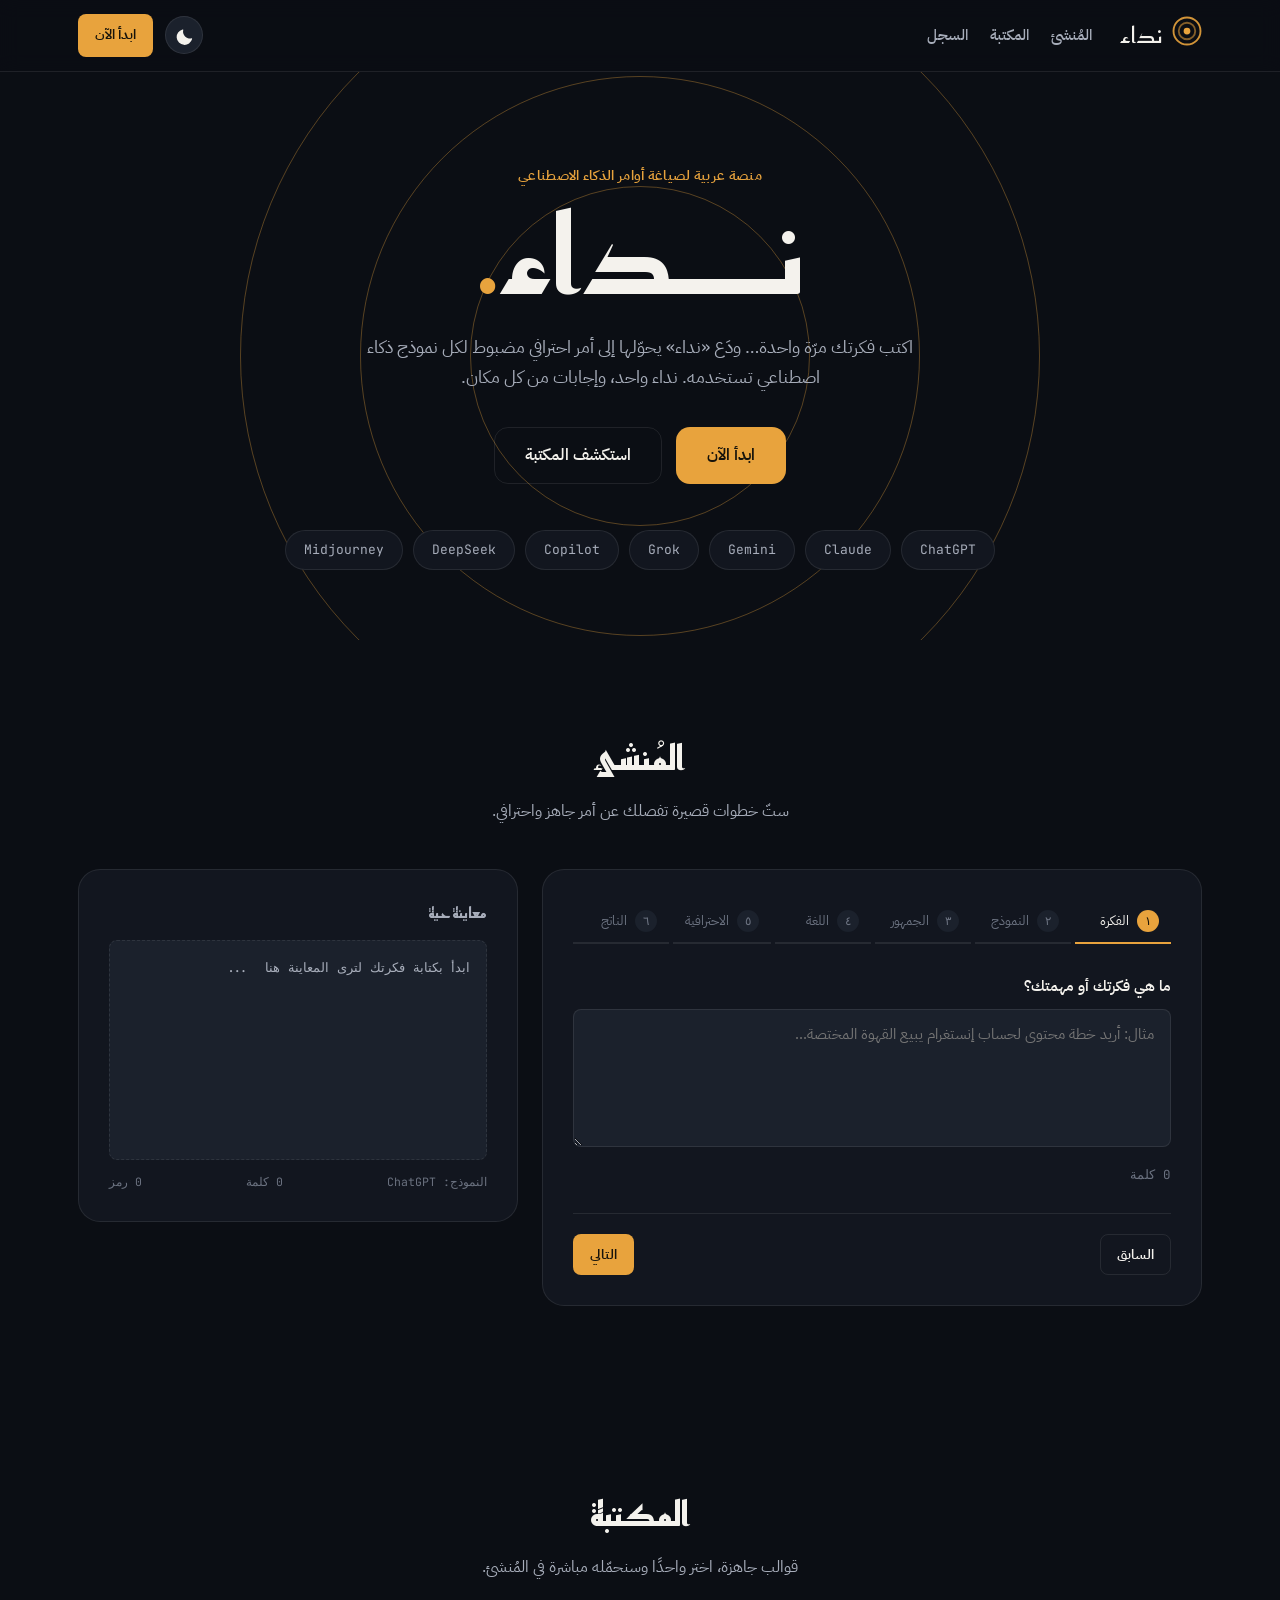
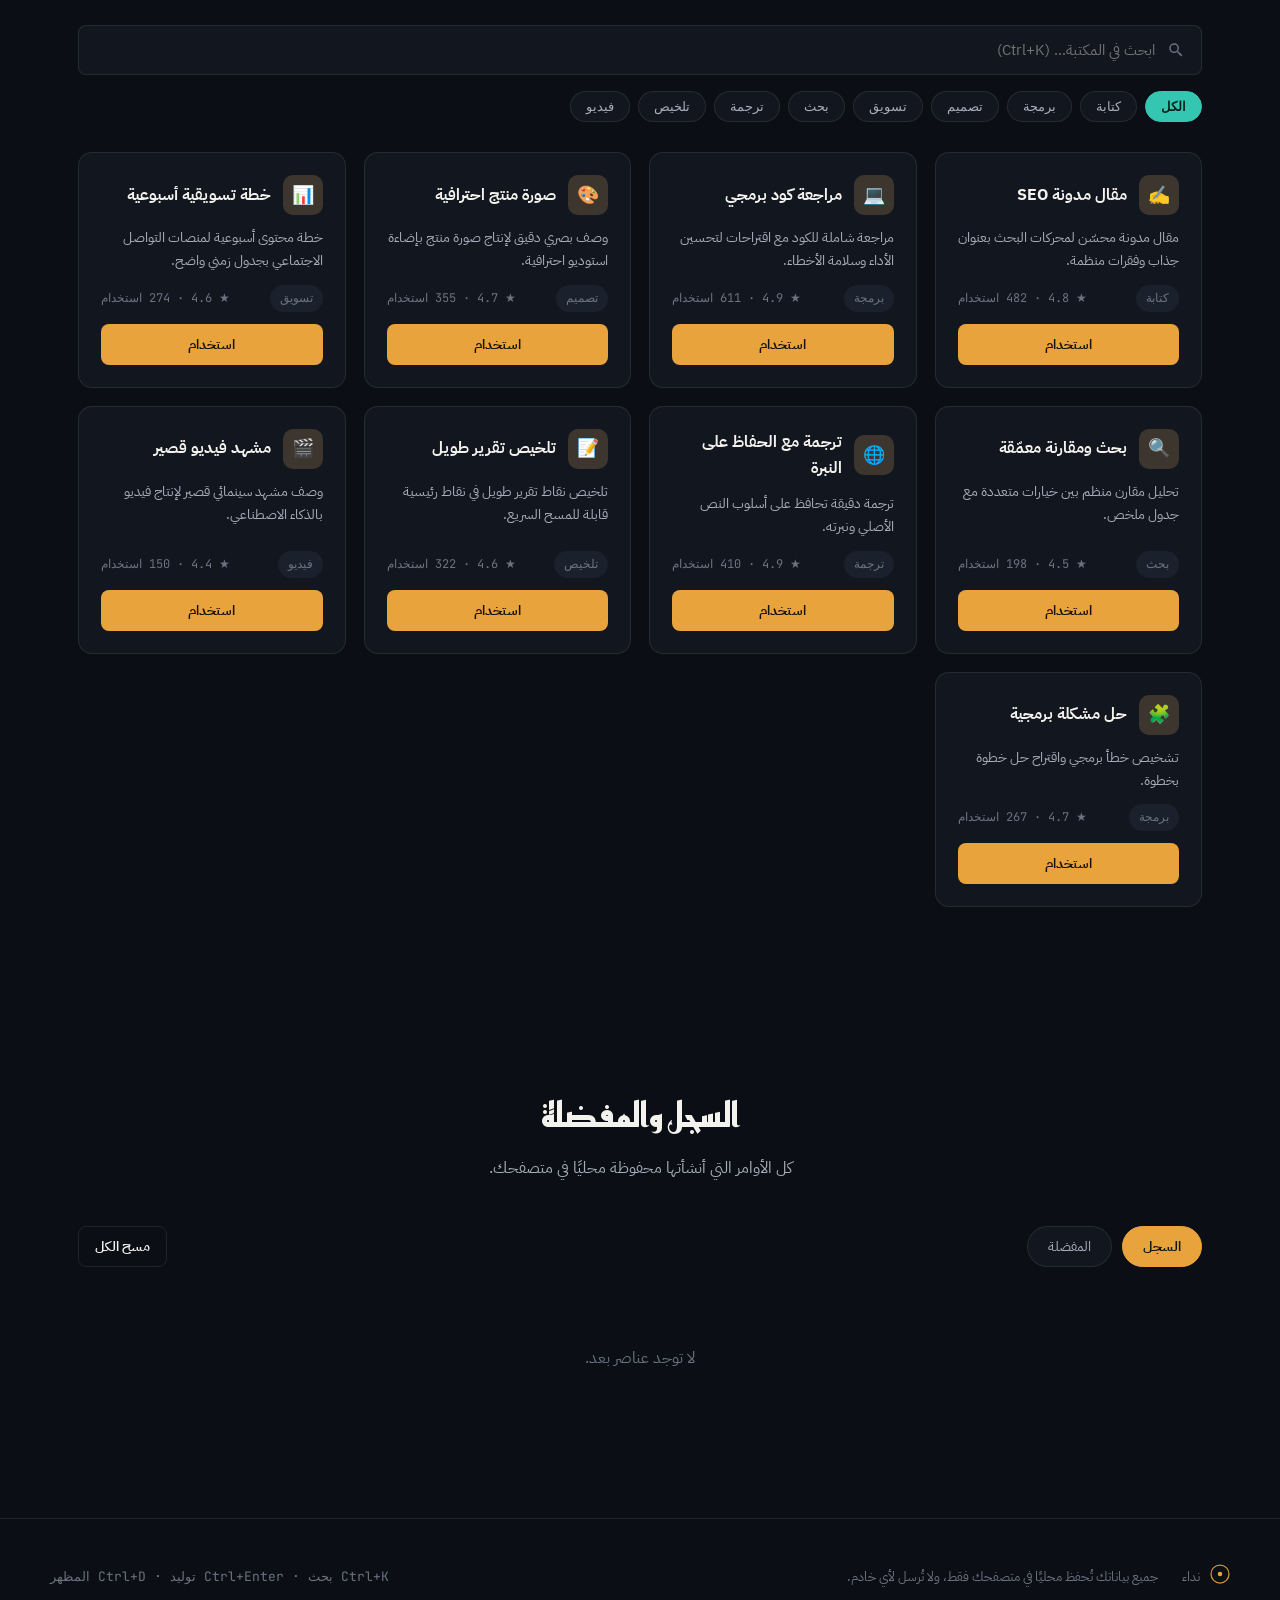
==== index.html @ bbaff1a4 "Add files via upload" ====
<!DOCTYPE html>
<html lang="ar" dir="rtl" data-theme="dark">
<head>
<meta charset="UTF-8">
<meta name="viewport" content="width=device-width, initial-scale=1.0">
<title>نداء — صياغة أوامر الذكاء الاصطناعي باحتراف</title>
<meta name="description" content="نداء منصة عربية لبناء وتنظيم واختبار أوامر الذكاء الاصطناعي (Prompts) لجميع النماذج: ChatGPT وClaude وGemini وMidjourney وغيرها.">
<link rel="icon" href="data:image/svg+xml,%3Csvg xmlns='http://www.w3.org/2000/svg' viewBox='0 0 100 100'%3E%3Ccircle cx='50' cy='50' r='46' fill='%230B0E14'/%3E%3Ccircle cx='50' cy='50' r='30' fill='none' stroke='%23E8A33D' stroke-width='4'/%3E%3Ccircle cx='50' cy='50' r='8' fill='%23E8A33D'/%3E%3C/svg%3E">
<link rel="preconnect" href="https://fonts.googleapis.com">
<link rel="preconnect" href="https://fonts.gstatic.com" crossorigin>
<link href="https://fonts.googleapis.com/css2?family=Reem+Kufi:wght@400..700&family=IBM+Plex+Sans+Arabic:wght@300;400;500;600;700&family=JetBrains+Mono:wght@400;500;600&display=swap" rel="stylesheet">
<style>
/* =========================================================
   نداء — Design System
   Palette: ink (dark) / paper (light), brass (call) + echo (response)
   Type: Reem Kufi (display) · IBM Plex Sans Arabic (body) · JetBrains Mono (data)
   ========================================================= */

*, *::before, *::after { box-sizing: border-box; }

:root {
  --brass: #E8A33D;
  --brass-dim: #C9862B;
  --echo: #34C6B0;
  --danger: #E15B5B;

  --radius-sm: 8px;
  --radius-md: 14px;
  --radius-lg: 22px;

  --font-display: 'Reem Kufi', sans-serif;
  --font-body: 'IBM Plex Sans Arabic', sans-serif;
  --font-mono: 'JetBrains Mono', monospace;

  --ease: cubic-bezier(.22,.68,.32,1);
}

/* ---------- Dark theme (default) ---------- */
[data-theme="dark"] {
  --bg: #0B0E14;
  --surface: #12161F;
  --surface-2: #1B212C;
  --line: rgba(244,242,237,.09);
  --text: #F4F2ED;
  --text-dim: #A7ADBA;
  --text-faint: #6B7280;
  --shadow: 0 20px 60px rgba(0,0,0,.45);
}

/* ---------- Light theme ---------- */
[data-theme="light"] {
  --bg: #ECEEF0;
  --surface: #FFFFFF;
  --surface-2: #F4F5F7;
  --line: rgba(11,14,20,.09);
  --text: #12161F;
  --text-dim: #545B68;
  --text-faint: #8A909C;
  --shadow: 0 20px 50px rgba(20,24,32,.10);
}

@media (prefers-reduced-motion: reduce) {
  *, *::before, *::after { animation-duration: .001ms !important; animation-iteration-count: 1 !important; transition-duration: .001ms !important; }
}

html { scroll-behavior: smooth; }

body {
  margin: 0;
  background: var(--bg);
  color: var(--text);
  font-family: var(--font-body);
  font-size: 16px;
  line-height: 1.7;
  transition: background .25s var(--ease), color .25s var(--ease);
  -webkit-font-smoothing: antialiased;
}

a { color: inherit; }

:focus-visible {
  outline: 2px solid var(--brass);
  outline-offset: 2px;
}

h1, h2, h3 { font-family: var(--font-display); font-weight: 700; margin: 0; }

/* ================= Buttons ================= */
.btn {
  display: inline-flex;
  align-items: center;
  justify-content: center;
  gap: 8px;
  border: 1px solid transparent;
  border-radius: var(--radius-sm);
  font-family: var(--font-body);
  font-weight: 600;
  cursor: pointer;
  text-decoration: none;
  transition: transform .15s var(--ease), background .2s var(--ease), border-color .2s var(--ease), opacity .2s var(--ease);
  white-space: nowrap;
}
.btn:active { transform: scale(.97); }
.btn--lg { padding: 14px 30px; font-size: 16px; border-radius: var(--radius-md); }
.btn--sm { padding: 9px 16px; font-size: 13.5px; }
.btn--brass { background: var(--brass); color: #16130B; }
.btn--brass:hover { background: var(--brass-dim); }
.btn--ghost { background: transparent; color: var(--text); border-color: var(--line); }
.btn--ghost:hover { background: var(--surface-2); }

.icon-btn {
  width: 38px; height: 38px;
  display: inline-flex; align-items: center; justify-content: center;
  background: var(--surface-2);
  border: 1px solid var(--line);
  border-radius: 50%;
  color: var(--text);
  cursor: pointer;
  transition: background .2s var(--ease), transform .2s var(--ease);
}
.icon-btn:hover { background: var(--surface); transform: rotate(-12deg); }

/* ================= Topbar ================= */
.topbar {
  position: sticky; top: 0; z-index: 40;
  background: color-mix(in srgb, var(--bg) 78%, transparent);
  backdrop-filter: blur(10px);
  border-bottom: 1px solid var(--line);
}
.topbar__inner {
  max-width: 1180px; margin: 0 auto;
  padding: 14px 28px;
  display: flex; align-items: center; gap: 28px;
}
.brand { display: flex; align-items: center; gap: 10px; text-decoration: none; }
.brand__name { font-family: var(--font-display); font-size: 22px; color: var(--text); }
.brand--small .brand__name { font-size: 17px; }
.nav { display: flex; gap: 22px; margin-inline-end: auto; }
.nav a { text-decoration: none; color: var(--text-dim); font-weight: 500; font-size: 14.5px; transition: color .2s; }
.nav a:hover { color: var(--brass); }
.topbar__actions { display: flex; align-items: center; gap: 12px; }

/* ================= Hero ================= */
.hero {
  position: relative;
  padding: 92px 28px 70px;
  overflow: hidden;
  text-align: center;
}
.hero__rings { position: absolute; inset: 0; display: flex; align-items: center; justify-content: center; z-index: 0; pointer-events: none; }
.ring {
  position: absolute;
  border-radius: 50%;
  border: 1px solid color-mix(in srgb, var(--brass) 35%, transparent);
  animation: pulse 5s var(--ease) infinite;
}
.ring--1 { width: 340px; height: 340px; }
.ring--2 { width: 560px; height: 560px; animation-delay: .6s; }
.ring--3 { width: 800px; height: 800px; animation-delay: 1.2s; }
@keyframes pulse {
  0% { transform: scale(.92); opacity: .55; }
  70% { transform: scale(1.04); opacity: .12; }
  100% { transform: scale(1.08); opacity: 0; }
}
.hero__inner { position: relative; z-index: 1; max-width: 760px; margin: 0 auto; }
.hero__eyebrow { color: var(--brass); font-weight: 600; font-size: 14px; letter-spacing: .3px; margin: 0 0 14px; }
.hero__title { font-size: clamp(56px, 11vw, 108px); line-height: 1; color: var(--text); }
.hero__title-dot { color: var(--brass); }
.hero__desc { color: var(--text-dim); font-size: 18px; max-width: 560px; margin: 22px auto 34px; }
.hero__actions { display: flex; gap: 14px; justify-content: center; flex-wrap: wrap; }
.hero__answers {
  margin-top: 46px;
  display: flex; flex-wrap: wrap; gap: 10px; justify-content: center;
}
.answer-chip {
  padding: 8px 18px;
  border-radius: 999px;
  background: var(--surface);
  border: 1px solid var(--line);
  font-family: var(--font-mono);
  font-size: 13px;
  color: var(--text-dim);
  opacity: 0;
  transform: translateY(10px);
  animation: rise .6s var(--ease) forwards;
  animation-delay: var(--d);
}
@keyframes rise { to { opacity: 1; transform: translateY(0); } }

/* ================= Sections ================= */
main > section { max-width: 1180px; margin: 0 auto; padding: 90px 28px; }
.section-head { text-align: center; max-width: 560px; margin: 0 auto 44px; }
.section-head h2 { font-size: 34px; margin-bottom: 10px; }
.section-head p { color: var(--text-dim); margin: 0; }

.card {
  background: var(--surface);
  border: 1px solid var(--line);
  border-radius: var(--radius-lg);
  padding: 30px;
}

/* ================= Builder ================= */
.builder__grid {
  display: grid;
  grid-template-columns: 1.5fr 1fr;
  gap: 24px;
  align-items: start;
}
.stepper { list-style: none; display: flex; gap: 4px; padding: 0; margin: 0 0 30px; overflow-x: auto; }
.stepper__item {
  flex: 1;
  display: flex; align-items: center; gap: 8px;
  padding: 10px 12px;
  font-size: 13px;
  color: var(--text-faint);
  border-bottom: 2px solid var(--line);
  white-space: nowrap;
  transition: color .2s, border-color .2s;
}
.stepper__item span {
  width: 22px; height: 22px;
  display: inline-flex; align-items: center; justify-content: center;
  border-radius: 50%;
  background: var(--surface-2);
  font-family: var(--font-mono);
  font-size: 12px;
}
.stepper__item.is-active { color: var(--text); border-color: var(--brass); }
.stepper__item.is-active span { background: var(--brass); color: #16130B; }
.stepper__item.is-done { color: var(--echo); }

.step { display: none; animation: fade .35s var(--ease); }
.step.is-active { display: block; }
@keyframes fade { from { opacity: 0; transform: translateY(6px);} to { opacity: 1; transform: translateY(0);} }

.field-label { display: block; font-weight: 600; margin-bottom: 10px; font-size: 14.5px; }
.field-hint { color: var(--text-faint); font-size: 12.5px; margin-top: 8px; font-family: var(--font-mono); }

.textarea, .input {
  width: 100%;
  background: var(--surface-2);
  border: 1px solid var(--line);
  border-radius: var(--radius-sm);
  color: var(--text);
  font-family: var(--font-body);
  font-size: 15px;
  padding: 13px 16px;
  resize: vertical;
  transition: border-color .2s;
}
.textarea:focus, .input:focus { border-color: var(--brass); }

.model-grid { display: grid; grid-template-columns: repeat(3, 1fr); gap: 10px; }
.model-card {
  background: var(--surface-2);
  border: 1px solid var(--line);
  border-radius: var(--radius-sm);
  padding: 14px 10px;
  text-align: center;
  cursor: pointer;
  font-size: 13.5px;
  font-weight: 600;
  transition: border-color .2s, transform .15s;
}
.model-card:hover { transform: translateY(-2px); }
.model-card.is-active { border-color: var(--brass); color: var(--brass); background: color-mix(in srgb, var(--brass) 10%, var(--surface-2)); }
.model-card__mono { display: block; font-family: var(--font-mono); font-size: 20px; margin-bottom: 6px; }

.choice-row { display: flex; gap: 10px; flex-wrap: wrap; }
.choice {
  padding: 10px 20px;
  border-radius: 999px;
  border: 1px solid var(--line);
  background: var(--surface-2);
  color: var(--text-dim);
  cursor: pointer;
  font-family: var(--font-body);
  font-size: 14px;
  transition: all .2s;
}
.choice.is-active { background: var(--brass); border-color: var(--brass); color: #16130B; font-weight: 600; }

.output-toolbar { display: flex; align-items: center; margin-bottom: 12px; }
.output-toolbar__spacer { flex: 1; }
.stat { font-family: var(--font-mono); font-size: 12.5px; color: var(--text-faint); }
.output-box {
  background: var(--surface-2);
  border: 1px solid var(--line);
  border-radius: var(--radius-sm);
  padding: 18px;
  font-family: var(--font-mono);
  font-size: 13.5px;
  color: var(--text);
  white-space: pre-wrap;
  word-break: break-word;
  min-height: 160px;
  max-height: 340px;
  overflow-y: auto;
  margin: 0;
}
.output-actions { display: flex; gap: 10px; flex-wrap: wrap; margin-top: 14px; }

.wizard__nav { display: flex; justify-content: space-between; margin-top: 28px; padding-top: 20px; border-top: 1px solid var(--line); }

.preview { position: sticky; top: 90px; }
.preview h3 { font-size: 15px; margin-bottom: 14px; color: var(--text-dim); }
.preview__box {
  font-family: var(--font-mono);
  font-size: 12.5px;
  color: var(--text-dim);
  background: var(--surface-2);
  border: 1px dashed var(--line);
  border-radius: var(--radius-sm);
  padding: 16px;
  min-height: 220px;
  white-space: pre-wrap;
  word-break: break-word;
  margin: 0;
}
.preview__meta { display: flex; justify-content: space-between; margin-top: 12px; font-family: var(--font-mono); font-size: 11.5px; color: var(--text-faint); }

/* ================= Library ================= */
.library__controls { display: flex; flex-direction: column; gap: 16px; margin-bottom: 30px; }
.search-box {
  display: flex; align-items: center; gap: 10px;
  background: var(--surface);
  border: 1px solid var(--line);
  border-radius: var(--radius-sm);
  padding: 12px 16px;
  color: var(--text-faint);
}
.search-box input {
  flex: 1; background: none; border: none; outline: none;
  color: var(--text); font-family: var(--font-body); font-size: 15px;
}
.tag-row { display: flex; gap: 8px; flex-wrap: wrap; }
.tag-chip {
  padding: 7px 15px; border-radius: 999px;
  background: var(--surface); border: 1px solid var(--line);
  font-size: 13px; color: var(--text-dim); cursor: pointer;
  transition: all .2s;
}
.tag-chip.is-active { background: var(--echo); border-color: var(--echo); color: #06231E; font-weight: 600; }

.template-grid { display: grid; grid-template-columns: repeat(auto-fill, minmax(260px, 1fr)); gap: 18px; }
.template-card {
  background: var(--surface);
  border: 1px solid var(--line);
  border-radius: var(--radius-md);
  padding: 22px;
  display: flex; flex-direction: column; gap: 12px;
  transition: transform .2s var(--ease), border-color .2s;
}
.template-card:hover { transform: translateY(-3px); border-color: color-mix(in srgb, var(--brass) 45%, var(--line)); }
.template-card__top { display: flex; align-items: center; gap: 12px; }
.template-card__icon {
  width: 40px; height: 40px; border-radius: 10px;
  display: flex; align-items: center; justify-content: center;
  background: color-mix(in srgb, var(--brass) 16%, var(--surface-2));
  color: var(--brass); font-size: 18px; flex-shrink: 0;
}
.template-card__title { font-weight: 700; font-size: 15.5px; }
.template-card__desc { color: var(--text-dim); font-size: 13.5px; flex: 1; margin: 0; }
.template-card__meta { display: flex; justify-content: space-between; align-items: center; font-size: 12px; color: var(--text-faint); font-family: var(--font-mono); }
.template-card__tag { background: var(--surface-2); padding: 3px 10px; border-radius: 999px; }
.template-card__footer { display: flex; gap: 8px; }

/* ================= History ================= */
.history__tabs { display: flex; gap: 10px; margin-bottom: 22px; align-items: center; }
.tab {
  padding: 9px 20px; border-radius: 999px;
  background: var(--surface); border: 1px solid var(--line);
  color: var(--text-dim); cursor: pointer; font-size: 14px; font-family: var(--font-body);
}
.tab.is-active { background: var(--brass); border-color: var(--brass); color: #16130B; font-weight: 600; }
.history-list { display: flex; flex-direction: column; gap: 12px; }
.history-item {
  background: var(--surface);
  border: 1px solid var(--line);
  border-radius: var(--radius-sm);
  padding: 16px 18px;
  display: flex; align-items: center; gap: 16px;
}
.history-item__snippet {
  flex: 1; font-family: var(--font-mono); font-size: 12.5px; color: var(--text-dim);
  overflow: hidden; text-overflow: ellipsis; white-space: nowrap;
}
.history-item__model { font-size: 11.5px; color: var(--brass); font-family: var(--font-mono); flex-shrink: 0; }
.history-item__date { font-size: 11px; color: var(--text-faint); flex-shrink: 0; font-family: var(--font-mono); }
.history-item__actions { display: flex; gap: 6px; flex-shrink: 0; }
.icon-sm-btn {
  width: 30px; height: 30px; border-radius: 8px; border: 1px solid var(--line);
  background: var(--surface-2); color: var(--text-dim); cursor: pointer; font-size: 14px;
  display: flex; align-items: center; justify-content: center; transition: color .2s, border-color .2s;
}
.icon-sm-btn:hover { color: var(--brass); border-color: var(--brass); }
.empty-state { text-align: center; color: var(--text-faint); padding: 40px 0; }

/* ================= Footer ================= */
.footer { border-top: 1px solid var(--line); padding: 34px 28px; }
.footer__inner { max-width: 1180px; margin: 0 auto; display: flex; flex-wrap: wrap; align-items: center; gap: 10px 24px; color: var(--text-faint); font-size: 13px; }
.footer__inner .brand__name { font-size: 15px; }
.shortcuts { font-family: var(--font-mono); margin-inline-start: auto; }

/* ================= Toast ================= */
.toast {
  position: fixed; bottom: 26px; left: 50%; transform: translateX(-50%) translateY(20px);
  background: var(--surface); border: 1px solid var(--brass);
  color: var(--text); padding: 12px 24px; border-radius: 999px;
  font-size: 14px; box-shadow: var(--shadow);
  opacity: 0; pointer-events: none; transition: all .3s var(--ease);
  z-index: 100;
}
.toast.is-visible { opacity: 1; transform: translateX(-50%) translateY(0); }

/* ================= Responsive ================= */
@media (max-width: 860px) {
  .builder__grid { grid-template-columns: 1fr; }
  .preview { position: static; }
  .model-grid { grid-template-columns: repeat(2, 1fr); }
  .nav { display: none; }
}
@media (max-width: 520px) {
  .hero { padding: 70px 20px 50px; }
  main > section { padding: 60px 18px; }
  .model-grid { grid-template-columns: repeat(2, 1fr); }
  .output-actions { flex-direction: column; }
  .output-actions .btn { width: 100%; }
}

</style>
</head>
<body>

<!-- ===== شريط علوي ===== -->
<header class="topbar">
  <div class="topbar__inner">
    <a href="#top" class="brand">
      <span class="brand__mark" aria-hidden="true">
        <svg viewBox="0 0 40 40" width="30" height="30">
          <circle cx="20" cy="20" r="18" fill="none" stroke="var(--brass)" stroke-width="2.5" opacity="0.9"/>
          <circle cx="20" cy="20" r="11" fill="none" stroke="var(--brass)" stroke-width="2.5" opacity="0.55"/>
          <circle cx="20" cy="20" r="4.5" fill="var(--brass)"/>
        </svg>
      </span>
      <span class="brand__name">نداء</span>
    </a>

    <nav class="nav" aria-label="التنقل الرئيسي">
      <a href="#builder">المُنشئ</a>
      <a href="#library">المكتبة</a>
      <a href="#history">السجل</a>
    </nav>

    <div class="topbar__actions">
      <button class="icon-btn" id="themeToggle" title="تبديل الوضع الليلي/النهاري (Ctrl+D)" aria-label="تبديل المظهر">
        <svg id="iconMoon" viewBox="0 0 24 24" width="19" height="19"><path fill="currentColor" d="M20.7 15.6a8.6 8.6 0 0 1-10.3-10.3.7.7 0 0 0-.9-.9A9.9 9.9 0 1 0 21.6 16.5a.7.7 0 0 0-.9-.9Z"/></svg>
        <svg id="iconSun" viewBox="0 0 24 24" width="19" height="19" style="display:none"><path fill="currentColor" d="M12 5a1 1 0 0 1-1-1V2a1 1 0 0 1 2 0v2a1 1 0 0 1-1 1Zm0 16a1 1 0 0 1-1-1v-2a1 1 0 0 1 2 0v2a1 1 0 0 1-1 1Zm9-9a1 1 0 0 1-1 1h-2a1 1 0 0 1 0-2h2a1 1 0 0 1 1 1ZM6 12a1 1 0 0 1-1 1H3a1 1 0 0 1 0-2h2a1 1 0 0 1 1 1Zm11.7-6.7a1 1 0 0 1 0 1.4l-1.4 1.4a1 1 0 1 1-1.4-1.4l1.4-1.4a1 1 0 0 1 1.4 0Zm-11 11a1 1 0 0 1 0 1.4l-1.4 1.4a1 1 0 0 1-1.4-1.4l1.4-1.4a1 1 0 0 1 1.4 0Zm11 1.4a1 1 0 0 1-1.4 0l-1.4-1.4a1 1 0 1 1 1.4-1.4l1.4 1.4a1 1 0 0 1 0 1.4ZM6.7 6.7a1 1 0 0 1-1.4 0L3.9 5.3a1 1 0 0 1 1.4-1.4l1.4 1.4a1 1 0 0 1 0 1.4ZM12 7a5 5 0 1 1 0 10 5 5 0 0 1 0-10Z"/></svg>
      </button>
      <a href="#builder" class="btn btn--brass btn--sm">ابدأ الآن</a>
    </div>
  </div>
</header>

<main id="top">

  <!-- ===== قسم البطل: النداء والصدى ===== -->
  <section class="hero">
    <div class="hero__rings" aria-hidden="true">
      <span class="ring ring--1"></span>
      <span class="ring ring--2"></span>
      <span class="ring ring--3"></span>
    </div>

    <div class="hero__inner">
      <p class="hero__eyebrow">منصة عربية لصياغة أوامر الذكاء الاصطناعي</p>
      <h1 class="hero__title">نـــداء<span class="hero__title-dot">.</span></h1>
      <p class="hero__desc">
        اكتب فكرتك مرّة واحدة… ودَع «نداء» يحوّلها إلى أمر احترافي مضبوط لكل نموذج ذكاء اصطناعي تستخدمه.
        نداء واحد، وإجابات من كل مكان.
      </p>

      <div class="hero__actions">
        <a href="#builder" class="btn btn--brass btn--lg">ابدأ الآن</a>
        <a href="#library" class="btn btn--ghost btn--lg">استكشف المكتبة</a>
      </div>

      <div class="hero__answers" role="list" aria-label="نماذج الذكاء الاصطناعي المدعومة">
        <span class="answer-chip" style="--d:.05s" role="listitem">ChatGPT</span>
        <span class="answer-chip" style="--d:.15s" role="listitem">Claude</span>
        <span class="answer-chip" style="--d:.25s" role="listitem">Gemini</span>
        <span class="answer-chip" style="--d:.35s" role="listitem">Grok</span>
        <span class="answer-chip" style="--d:.45s" role="listitem">Copilot</span>
        <span class="answer-chip" style="--d:.55s" role="listitem">DeepSeek</span>
        <span class="answer-chip" style="--d:.65s" role="listitem">Midjourney</span>
      </div>
    </div>
  </section>

  <!-- ===== قسم المُنشئ (المعالج) ===== -->
  <section id="builder" class="builder">
    <div class="section-head">
      <h2>المُنشئ</h2>
      <p>ستّ خطوات قصيرة تفصلك عن أمر جاهز واحترافي.</p>
    </div>

    <div class="builder__grid">

      <!-- المعالج -->
      <div class="wizard card">
        <ol class="stepper" id="stepper">
          <li class="stepper__item is-active" data-step="1"><span>١</span>الفكرة</li>
          <li class="stepper__item" data-step="2"><span>٢</span>النموذج</li>
          <li class="stepper__item" data-step="3"><span>٣</span>الجمهور</li>
          <li class="stepper__item" data-step="4"><span>٤</span>اللغة</li>
          <li class="stepper__item" data-step="5"><span>٥</span>الاحترافية</li>
          <li class="stepper__item" data-step="6"><span>٦</span>الناتج</li>
        </ol>

        <!-- خطوة 1 -->
        <div class="step is-active" data-step="1">
          <label class="field-label" for="ideaInput">ما هي فكرتك أو مهمتك؟</label>
          <textarea id="ideaInput" class="textarea" rows="5" placeholder="مثال: أريد خطة محتوى لحساب إنستغرام يبيع القهوة المختصة..."></textarea>
          <div class="field-hint"><span id="ideaCount">0</span> كلمة</div>
        </div>

        <!-- خطوة 2 -->
        <div class="step" data-step="2">
          <label class="field-label">اختر النموذج المستهدف</label>
          <div class="model-grid" id="modelGrid"></div>
        </div>

        <!-- خطوة 3 -->
        <div class="step" data-step="3">
          <label class="field-label" for="audienceInput">من هو الجمهور المستهدف؟ (اختياري)</label>
          <input id="audienceInput" class="input" type="text" placeholder="مثال: أصحاب المشاريع الصغيرة، مبرمجون مبتدئون...">
          <label class="field-label" for="goalInput" style="margin-top:16px">ما الهدف النهائي من الأمر؟ (اختياري)</label>
          <input id="goalInput" class="input" type="text" placeholder="مثال: الحصول على خطة قابلة للتنفيذ خلال أسبوع">
        </div>

        <!-- خطوة 4 -->
        <div class="step" data-step="4">
          <label class="field-label">لغة الأمر الناتج</label>
          <div class="choice-row" id="langChoice">
            <button class="choice is-active" data-lang="ar">العربية</button>
            <button class="choice" data-lang="en">الإنجليزية</button>
          </div>
        </div>

        <!-- خطوة 5 -->
        <div class="step" data-step="5">
          <label class="field-label">مستوى الاحترافية والتفصيل</label>
          <div class="choice-row" id="levelChoice">
            <button class="choice" data-level="basic">مباشر</button>
            <button class="choice is-active" data-level="pro">احترافي</button>
            <button class="choice" data-level="expert">خبير</button>
          </div>
          <p class="field-hint" id="levelDesc">يضيف هيكلاً كاملاً: الدور، السياق، القيود، وصيغة الإخراج.</p>
        </div>

        <!-- خطوة 6 -->
        <div class="step" data-step="6">
          <div class="output-toolbar">
            <button class="btn btn--ghost btn--sm" id="enhanceBtn">✨ تحسين الأمر</button>
            <div class="output-toolbar__spacer"></div>
            <span class="stat" id="outCount">0 كلمة</span>
          </div>
          <pre class="output-box" id="outputBox" dir="auto"></pre>
          <div class="output-actions">
            <button class="btn btn--brass btn--sm" id="copyBtn">نسخ</button>
            <button class="btn btn--ghost btn--sm" id="favBtn">♡ إضافة للمفضلة</button>
            <button class="btn btn--ghost btn--sm" id="exportJsonBtn">تصدير JSON</button>
            <button class="btn btn--ghost btn--sm" id="exportTxtBtn">تصدير TXT</button>
          </div>
        </div>

        <div class="wizard__nav">
          <button class="btn btn--ghost btn--sm" id="prevStep">السابق</button>
          <button class="btn btn--brass btn--sm" id="nextStep">التالي</button>
        </div>
      </div>

      <!-- معاينة حية -->
      <aside class="preview card">
        <h3>معاينة حية</h3>
        <pre class="preview__box" id="livePreview" dir="auto">ابدأ بكتابة فكرتك لترى المعاينة هنا...</pre>
        <div class="preview__meta">
          <span id="previewModel">النموذج: —</span>
          <span id="previewWords">0 كلمة</span>
          <span id="previewChars">0 رمز</span>
        </div>
      </aside>

    </div>
  </section>

  <!-- ===== قسم المكتبة ===== -->
  <section id="library" class="library">
    <div class="section-head">
      <h2>المكتبة</h2>
      <p>قوالب جاهزة، اختر واحدًا وسنحمّله مباشرة في المُنشئ.</p>
    </div>

    <div class="library__controls">
      <div class="search-box">
        <svg viewBox="0 0 24 24" width="18" height="18" aria-hidden="true"><path fill="currentColor" d="M15.5 14h-.8l-.3-.3a6.5 6.5 0 1 0-.7.7l.3.3v.8l5 5 1.5-1.5-5-5Zm-6 0a4.5 4.5 0 1 1 0-9 4.5 4.5 0 0 1 0 9Z"/></svg>
        <input type="text" id="searchInput" placeholder="ابحث في المكتبة… (Ctrl+K)" aria-label="بحث">
      </div>
      <div class="tag-row" id="tagRow"></div>
    </div>

    <div class="template-grid" id="templateGrid"></div>
  </section>

  <!-- ===== قسم السجل ===== -->
  <section id="history" class="history">
    <div class="section-head">
      <h2>السجل والمفضلة</h2>
      <p>كل الأوامر التي أنشأتها محفوظة محليًا في متصفحك.</p>
    </div>

    <div class="history__tabs">
      <button class="tab is-active" data-tab="history">السجل</button>
      <button class="tab" data-tab="favorites">المفضلة</button>
      <button class="btn btn--ghost btn--sm" id="clearHistoryBtn" style="margin-inline-start:auto">مسح الكل</button>
    </div>

    <div class="history-list" id="historyList" data-view="history"></div>
    <p class="empty-state" id="emptyState" hidden>لا توجد عناصر بعد.</p>
  </section>

</main>

<footer class="footer">
  <div class="footer__inner">
    <span class="brand brand--small"><span class="brand__mark">
      <svg viewBox="0 0 40 40" width="20" height="20"><circle cx="20" cy="20" r="18" fill="none" stroke="var(--brass)" stroke-width="2.5" opacity="0.9"/><circle cx="20" cy="20" r="4.5" fill="var(--brass)"/></svg>
    </span> نداء</span>
    <p>جميع بياناتك تُحفظ محليًا في متصفحك فقط، ولا تُرسل لأي خادم.</p>
    <p class="shortcuts">Ctrl+K بحث · Ctrl+Enter توليد · Ctrl+D المظهر</p>
  </div>
</footer>

<div class="toast" id="toast"></div>

<script>
/* =========================================================
   نداء — Application Logic (Vanilla ES6, no dependencies)
   All data persists locally via localStorage. Nothing leaves the browser.
   ========================================================= */

(() => {
  'use strict';

  /* ---------------- Storage helpers ---------------- */
  const STORE = {
    theme: 'nidaa_theme',
    favorites: 'nidaa_favorites',
    history: 'nidaa_history',
  };

  const load = (key, fallback) => {
    try {
      const raw = localStorage.getItem(key);
      return raw ? JSON.parse(raw) : fallback;
    } catch { return fallback; }
  };
  const save = (key, value) => {
    try { localStorage.setItem(key, JSON.stringify(value)); } catch { /* storage full/blocked */ }
  };

  /* ---------------- Models ---------------- */
  const MODELS = [
    { id: 'chatgpt',    label: 'ChatGPT',    mono: 'GPT' },
    { id: 'claude',     label: 'Claude',     mono: 'CL' },
    { id: 'gemini',     label: 'Gemini',     mono: 'GM' },
    { id: 'grok',       label: 'Grok',       mono: 'GK' },
    { id: 'copilot',    label: 'Copilot',    mono: 'CP' },
    { id: 'deepseek',   label: 'DeepSeek',   mono: 'DS' },
    { id: 'midjourney', label: 'Midjourney', mono: 'MJ' },
    { id: 'flux',       label: 'Flux',       mono: 'FX' },
    { id: 'veo',        label: 'Veo',        mono: 'VO' },
  ];

  const LEVEL_DESC = {
    basic:  'أمر مختصر ومباشر بدون تنسيقات إضافية.',
    pro:    'يضيف هيكلاً كاملاً: الدور، السياق، القيود، وصيغة الإخراج.',
    expert: 'هيكل خبير كامل مع أمثلة وتعليمات دقيقة خطوة بخطوة.',
  };

  /* ---------------- Template Library ---------------- */
  const TEMPLATES = [
    { id:'t1', icon:'✍️', title:'مقال مدونة SEO', tag:'كتابة', model:'chatgpt', uses:482, rating:4.8,
      desc:'مقال مدونة محسّن لمحركات البحث بعنوان جذاب وفقرات منظمة.',
      idea:'اكتب مقال مدونة عن فوائد شرب الماء بكمية كافية يوميًا، مع عنوان جذاب وفقرات فرعية.' },
    { id:'t2', icon:'💻', title:'مراجعة كود برمجي', tag:'برمجة', model:'claude', uses:611, rating:4.9,
      desc:'مراجعة شاملة للكود مع اقتراحات لتحسين الأداء وسلامة الأخطاء.',
      idea:'راجع الكود التالي وابحث عن الأخطاء المحتملة واقترح تحسينات على الأداء وقابلية القراءة.' },
    { id:'t3', icon:'🎨', title:'صورة منتج احترافية', tag:'تصميم', model:'midjourney', uses:355, rating:4.7,
      desc:'وصف بصري دقيق لإنتاج صورة منتج بإضاءة استوديو احترافية.',
      idea:'صورة منتج لعطر فاخر على منصة رخامية سوداء مع إضاءة استوديو ناعمة وخلفية داكنة، تصوير احترافي.' },
    { id:'t4', icon:'📊', title:'خطة تسويقية أسبوعية', tag:'تسويق', model:'gemini', uses:274, rating:4.6,
      desc:'خطة محتوى أسبوعية لمنصات التواصل الاجتماعي بجدول زمني واضح.',
      idea:'ضع خطة محتوى أسبوعية لحساب إنستغرام يبيع القهوة المختصة تتضمن أفكار منشورات ومواعيد نشر.' },
    { id:'t5', icon:'🔍', title:'بحث ومقارنة معمّقة', tag:'بحث', model:'chatgpt', uses:198, rating:4.5,
      desc:'تحليل مقارن منظم بين خيارات متعددة مع جدول ملخص.',
      idea:'قارن بين ثلاثة أنواع من البطاريات القابلة لإعادة الشحن من حيث العمر والتكلفة والأداء.' },
    { id:'t6', icon:'🌐', title:'ترجمة مع الحفاظ على النبرة', tag:'ترجمة', model:'claude', uses:410, rating:4.9,
      desc:'ترجمة دقيقة تحافظ على أسلوب النص الأصلي ونبرته.',
      idea:'ترجم النص التالي من الإنجليزية إلى العربية مع الحفاظ على النبرة الرسمية والمصطلحات التقنية.' },
    { id:'t7', icon:'📝', title:'تلخيص تقرير طويل', tag:'تلخيص', model:'deepseek', uses:322, rating:4.6,
      desc:'تلخيص نقاط تقرير طويل في نقاط رئيسية قابلة للمسح السريع.',
      idea:'لخّص التقرير التالي في خمس نقاط رئيسية مع الحفاظ على الأرقام والحقائق المهمة.' },
    { id:'t8', icon:'🎬', title:'مشهد فيديو قصير', tag:'فيديو', model:'veo', uses:150, rating:4.4,
      desc:'وصف مشهد سينمائي قصير لإنتاج فيديو بالذكاء الاصطناعي.',
      idea:'مشهد سينمائي: مدينة مستقبلية عند الغروب، طائرات صغيرة تحلق بين ناطحات السحاب، حركة كاميرا بطيئة.' },
    { id:'t9', icon:'🧩', title:'حل مشكلة برمجية', tag:'برمجة', model:'copilot', uses:267, rating:4.7,
      desc:'تشخيص خطأ برمجي واقتراح حل خطوة بخطوة.',
      idea:'لدي خطأ في تطبيق React عند تحديث الحالة، ساعدني في تشخيص السبب واقتراح حل.' },
  ];

  /* ---------------- State ---------------- */
  const state = {
    step: 1,
    model: 'chatgpt',
    lang: 'ar',
    level: 'pro',
    activeTag: null,
    historyView: 'history',
  };

  /* ---------------- DOM refs ---------------- */
  const $ = (sel, root = document) => root.querySelector(sel);
  const $$ = (sel, root = document) => Array.from(root.querySelectorAll(sel));

  const ideaInput = $('#ideaInput');
  const audienceInput = $('#audienceInput');
  const goalInput = $('#goalInput');
  const ideaCount = $('#ideaCount');
  const modelGrid = $('#modelGrid');
  const langChoice = $('#langChoice');
  const levelChoice = $('#levelChoice');
  const levelDesc = $('#levelDesc');
  const outputBox = $('#outputBox');
  const outCount = $('#outCount');
  const livePreview = $('#livePreview');
  const previewModel = $('#previewModel');
  const previewWords = $('#previewWords');
  const previewChars = $('#previewChars');
  const stepper = $('#stepper');
  const toast = $('#toast');

  /* ---------------- Toast ---------------- */
  let toastTimer = null;
  function showToast(msg) {
    toast.textContent = msg;
    toast.classList.add('is-visible');
    clearTimeout(toastTimer);
    toastTimer = setTimeout(() => toast.classList.remove('is-visible'), 2200);
  }

  /* ---------------- Theme ---------------- */
  function initTheme() {
    const saved = load(STORE.theme, 'dark');
    document.documentElement.setAttribute('data-theme', saved);
    syncThemeIcon(saved);
  }
  function syncThemeIcon(theme) {
    $('#iconMoon').style.display = theme === 'dark' ? 'block' : 'none';
    $('#iconSun').style.display = theme === 'light' ? 'block' : 'none';
  }
  function toggleTheme() {
    const current = document.documentElement.getAttribute('data-theme');
    const next = current === 'dark' ? 'light' : 'dark';
    document.documentElement.setAttribute('data-theme', next);
    syncThemeIcon(next);
    save(STORE.theme, next);
  }
  $('#themeToggle').addEventListener('click', toggleTheme);

  /* ---------------- Word/char counting ---------------- */
  const countWords = (str) => (str.trim().match(/\S+/g) || []).length;

  /* ---------------- Prompt generation ---------------- */
  function buildPrompt({ idea, audience, goal, model, lang, level, enhanced }) {
    const modelLabel = MODELS.find(m => m.id === model)?.label || model;
    const isVisual = ['midjourney', 'flux', 'veo'].includes(model);
    const L = lang === 'en';

    if (isVisual) {
      // Visual/generative models: compact parameter-style prompt
      const bits = [idea.trim()];
      if (audience) bits.push(audience.trim());
      let out = bits.filter(Boolean).join(', ');
      if (level !== 'basic') out += L ? ', highly detailed, professional lighting, sharp focus' : '، تفاصيل دقيقة، إضاءة احترافية، تركيز حاد';
      if (model === 'midjourney') out += ' --ar 16:9 --v 6';
      if (model === 'flux') out += ' | style: photorealistic | quality: high';
      if (model === 'veo') out += L ? ' | camera: slow dolly-in | duration: 8s' : ' | حركة الكاميرا: تقدم بطيء | المدة: ٨ ثوانٍ';
      return out;
    }

    if (level === 'basic') {
      return L
        ? `${idea.trim()}${audience ? `\nAudience: ${audience}` : ''}${goal ? `\nGoal: ${goal}` : ''}`
        : `${idea.trim()}${audience ? `\nالجمهور المستهدف: ${audience}` : ''}${goal ? `\nالهدف: ${goal}` : ''}`;
    }

    const persona = L
      ? `You are an expert assistant working with ${modelLabel}. Respond with precision and a professional tone.`
      : `أنت مساعد خبير تتعامل مع نموذج ${modelLabel}. أجب بدقة وبأسلوب احترافي.`;

    const sections = [];
    sections.push(`# ${L ? 'Role' : 'الدور'}\n${persona}`);
    sections.push(`# ${L ? 'Task' : 'المهمة'}\n${idea.trim()}`);
    if (audience) sections.push(`# ${L ? 'Audience' : 'الجمهور المستهدف'}\n${audience.trim()}`);
    if (goal) sections.push(`# ${L ? 'Goal' : 'الهدف النهائي'}\n${goal.trim()}`);

    if (level === 'expert') {
      sections.push(`# ${L ? 'Context' : 'السياق'}\n${L ? 'Consider best practices and current standards in this domain before answering.' : 'خذ بعين الاعتبار أفضل الممارسات والمعايير الحديثة في هذا المجال قبل الإجابة.'}`);
      sections.push(`# ${L ? 'Constraints' : 'القيود'}\n${L ? '- Be concise but complete\n- Avoid unnecessary repetition\n- State assumptions explicitly' : '- كن مختصرًا وشاملاً في آن واحد\n- تجنّب التكرار غير الضروري\n- اذكر أي افتراضات بوضوح'}`);
      sections.push(`# ${L ? 'Output format' : 'صيغة الإخراج'}\n${L ? 'Structured sections with clear headings. Use lists where helpful.' : 'أقسام منظمة بعناوين واضحة، مع استخدام القوائم عند الحاجة.'}`);
      sections.push(`# ${L ? 'Example' : 'مثال توضيحي'}\n${L ? '(Provide one short example of the expected style before the full answer.)' : '(قدّم مثالاً قصيرًا واحدًا يوضح الأسلوب المطلوب قبل الإجابة الكاملة.)'}`);
    } else {
      sections.push(`# ${L ? 'Constraints' : 'القيود'}\n${L ? 'Be clear, structured, and avoid filler.' : 'كن واضحًا ومنظمًا وتجنّب الحشو.'}`);
      sections.push(`# ${L ? 'Output format' : 'صيغة الإخراج'}\n${L ? 'Well-structured response with headings if relevant.' : 'إجابة منظمة بعناوين إن لزم الأمر.'}`);
    }

    let prompt = sections.join('\n\n');
    if (enhanced) {
      prompt += `\n\n# ${L ? 'Note' : 'ملاحظة'}\n${L ? 'This prompt was auto-enhanced by Nidaa with a full PCTF structure (Persona, Context, Task, Format).' : 'تم تحسين هذا الأمر تلقائيًا عبر نداء وفق هيكل كامل (الدور، السياق، المهمة، صيغة الإخراج).'}`;
    }
    return prompt;
  }

  function currentInputs(enhanced = false) {
    return {
      idea: ideaInput.value || '',
      audience: audienceInput.value || '',
      goal: goalInput.value || '',
      model: state.model,
      lang: state.lang,
      level: state.level,
      enhanced,
    };
  }

  function updateLivePreview() {
    const inputs = currentInputs();
    if (!inputs.idea.trim()) {
      livePreview.textContent = 'ابدأ بكتابة فكرتك لترى المعاينة هنا...';
      previewModel.textContent = `النموذج: ${MODELS.find(m => m.id === state.model)?.label || '—'}`;
      previewWords.textContent = '0 كلمة';
      previewChars.textContent = '0 رمز';
      return;
    }
    const text = buildPrompt(inputs);
    livePreview.textContent = text;
    previewModel.textContent = `النموذج: ${MODELS.find(m => m.id === state.model)?.label || '—'}`;
    previewWords.textContent = `${countWords(text)} كلمة`;
    previewChars.textContent = `${text.length} رمز`;
  }

  /* ---------------- Model grid ---------------- */
  function renderModelGrid() {
    modelGrid.innerHTML = MODELS.map(m => `
      <button class="model-card ${m.id === state.model ? 'is-active' : ''}" data-model="${m.id}" type="button">
        <span class="model-card__mono">${m.mono}</span>${m.label}
      </button>
    `).join('');
    $$('.model-card', modelGrid).forEach(btn => {
      btn.addEventListener('click', () => {
        state.model = btn.dataset.model;
        renderModelGrid();
        updateLivePreview();
      });
    });
  }

  /* ---------------- Wizard navigation ---------------- */
  function goToStep(n) {
    state.step = Math.min(6, Math.max(1, n));
    $$('.step').forEach(el => el.classList.toggle('is-active', Number(el.dataset.step) === state.step));
    $$('.stepper__item').forEach(el => {
      const s = Number(el.dataset.step);
      el.classList.toggle('is-active', s === state.step);
      el.classList.toggle('is-done', s < state.step);
    });
    $('#prevStep').disabled = state.step === 1;
    $('#nextStep').textContent = state.step === 6 ? 'تم' : 'التالي';
    if (state.step === 6) generateOutput();
  }

  $('#nextStep').addEventListener('click', () => {
    if (state.step === 1 && !ideaInput.value.trim()) {
      showToast('اكتب فكرتك أولاً');
      ideaInput.focus();
      return;
    }
    if (state.step === 6) { goToStep(1); return; }
    goToStep(state.step + 1);
  });
  $('#prevStep').addEventListener('click', () => goToStep(state.step - 1));
  $$('.stepper__item').forEach(el => el.addEventListener('click', () => goToStep(Number(el.dataset.step))));

  /* ---------------- Step 4 & 5 choices ---------------- */
  langChoice.addEventListener('click', (e) => {
    const btn = e.target.closest('.choice');
    if (!btn) return;
    state.lang = btn.dataset.lang;
    $$('.choice', langChoice).forEach(b => b.classList.toggle('is-active', b === btn));
    updateLivePreview();
  });
  levelChoice.addEventListener('click', (e) => {
    const btn = e.target.closest('.choice');
    if (!btn) return;
    state.level = btn.dataset.level;
    $$('.choice', levelChoice).forEach(b => b.classList.toggle('is-active', b === btn));
    levelDesc.textContent = LEVEL_DESC[state.level];
    updateLivePreview();
  });

  /* ---------------- Output (step 6) ---------------- */
  let lastGenerated = '';
  function generateOutput(enhanced = false) {
    const inputs = currentInputs(enhanced);
    if (!inputs.idea.trim()) {
      outputBox.textContent = 'أدخل فكرتك في الخطوة الأولى أولاً.';
      outCount.textContent = '0 كلمة';
      return;
    }
    lastGenerated = buildPrompt(inputs);
    outputBox.textContent = lastGenerated;
    outCount.textContent = `${countWords(lastGenerated)} كلمة`;
    pushHistory(inputs, lastGenerated);
  }
  $('#enhanceBtn').addEventListener('click', () => {
    generateOutput(true);
    showToast('تم تحسين الأمر ✨');
  });

  $('#copyBtn').addEventListener('click', async () => {
    if (!lastGenerated) return;
    try {
      await navigator.clipboard.writeText(lastGenerated);
      showToast('تم النسخ إلى الحافظة');
    } catch {
      showToast('تعذّر النسخ، حاول يدويًا');
    }
  });

  $('#exportJsonBtn').addEventListener('click', () => {
    if (!lastGenerated) return;
    downloadFile('nidaa-prompt.json', JSON.stringify({
      idea: ideaInput.value, model: state.model, lang: state.lang, level: state.level,
      prompt: lastGenerated, createdAt: new Date().toISOString(),
    }, null, 2), 'application/json');
  });
  $('#exportTxtBtn').addEventListener('click', () => {
    if (!lastGenerated) return;
    downloadFile('nidaa-prompt.txt', lastGenerated, 'text/plain');
  });
  function downloadFile(name, content, type) {
    const blob = new Blob([content], { type });
    const url = URL.createObjectURL(blob);
    const a = document.createElement('a');
    a.href = url; a.download = name;
    document.body.appendChild(a); a.click(); a.remove();
    URL.revokeObjectURL(url);
    showToast('تم التصدير');
  }

  $('#favBtn').addEventListener('click', () => {
    if (!lastGenerated) return;
    const favs = load(STORE.favorites, []);
    favs.unshift({ id: 'f' + Date.now(), prompt: lastGenerated, model: state.model, date: new Date().toISOString() });
    save(STORE.favorites, favs.slice(0, 100));
    showToast('أُضيف إلى المفضلة ♥');
    renderHistoryList();
  });

  /* ---------------- Idea word counter ---------------- */
  ideaInput.addEventListener('input', () => {
    ideaCount.textContent = countWords(ideaInput.value);
    updateLivePreview();
  });
  audienceInput.addEventListener('input', updateLivePreview);
  goalInput.addEventListener('input', updateLivePreview);

  /* ---------------- History & Favorites ---------------- */
  function pushHistory(inputs, prompt) {
    const hist = load(STORE.history, []);
    hist.unshift({ id: 'h' + Date.now(), prompt, model: inputs.model, date: new Date().toISOString() });
    save(STORE.history, hist.slice(0, 200));
    renderHistoryList();
  }

  function formatDate(iso) {
    try {
      return new Date(iso).toLocaleString('ar-SA', { dateStyle: 'medium', timeStyle: 'short' });
    } catch { return ''; }
  }

  function renderHistoryList() {
    const key = state.historyView === 'history' ? STORE.history : STORE.favorites;
    const items = load(key, []);
    const list = $('#historyList');
    const empty = $('#emptyState');
    if (!items.length) {
      list.innerHTML = '';
      empty.hidden = false;
      return;
    }
    empty.hidden = true;
    list.innerHTML = items.map(item => `
      <div class="history-item" data-id="${item.id}">
        <span class="history-item__model">${MODELS.find(m => m.id === item.model)?.label || item.model}</span>
        <span class="history-item__snippet">${escapeHtml(item.prompt.slice(0, 120))}</span>
        <span class="history-item__date">${formatDate(item.date)}</span>
        <span class="history-item__actions">
          <button class="icon-sm-btn" data-act="copy" title="نسخ">⧉</button>
          <button class="icon-sm-btn" data-act="load" title="تحميل في المُنشئ">↺</button>
          <button class="icon-sm-btn" data-act="delete" title="حذف">✕</button>
        </span>
      </div>
    `).join('');
  }

  function escapeHtml(str) {
    return str.replace(/[&<>"']/g, c => ({ '&':'&amp;', '<':'&lt;', '>':'&gt;', '"':'&quot;', "'":'&#39;' }[c]));
  }

  $('#historyList').addEventListener('click', async (e) => {
    const btn = e.target.closest('.icon-sm-btn');
    if (!btn) return;
    const row = e.target.closest('.history-item');
    const id = row.dataset.id;
    const key = state.historyView === 'history' ? STORE.history : STORE.favorites;
    const items = load(key, []);
    const item = items.find(i => i.id === id);
    if (!item) return;

    if (btn.dataset.act === 'copy') {
      try { await navigator.clipboard.writeText(item.prompt); showToast('تم النسخ'); } catch { showToast('تعذّر النسخ'); }
    }
    if (btn.dataset.act === 'delete') {
      save(key, items.filter(i => i.id !== id));
      renderHistoryList();
      showToast('تم الحذف');
    }
    if (btn.dataset.act === 'load') {
      const lines = item.prompt.split('\n');
      ideaInput.value = lines.find(l => l && !l.startsWith('#')) || item.prompt;
      ideaCount.textContent = countWords(ideaInput.value);
      state.model = item.model;
      renderModelGrid();
      updateLivePreview();
      goToStep(1);
      $('#builder').scrollIntoView({ behavior: 'smooth' });
      showToast('تم التحميل في المُنشئ');
    }
  });

  $$('.history__tabs .tab').forEach(tab => {
    tab.addEventListener('click', () => {
      state.historyView = tab.dataset.tab;
      $$('.history__tabs .tab').forEach(t => t.classList.toggle('is-active', t === tab));
      renderHistoryList();
    });
  });

  $('#clearHistoryBtn').addEventListener('click', () => {
    const key = state.historyView === 'history' ? STORE.history : STORE.favorites;
    save(key, []);
    renderHistoryList();
    showToast('تم مسح القائمة');
  });

  /* ---------------- Library ---------------- */
  const TAGS = Array.from(new Set(TEMPLATES.map(t => t.tag)));

  function renderTagRow() {
    const row = $('#tagRow');
    row.innerHTML = `<button class="tag-chip ${!state.activeTag ? 'is-active' : ''}" data-tag="">الكل</button>` +
      TAGS.map(tag => `<button class="tag-chip ${state.activeTag === tag ? 'is-active' : ''}" data-tag="${tag}">${tag}</button>`).join('');
    $$('.tag-chip', row).forEach(chip => {
      chip.addEventListener('click', () => {
        state.activeTag = chip.dataset.tag || null;
        renderTagRow();
        renderTemplateGrid();
      });
    });
  }

  function renderTemplateGrid() {
    const q = ($('#searchInput').value || '').trim().toLowerCase();
    const grid = $('#templateGrid');
    const filtered = TEMPLATES.filter(t => {
      const matchesTag = !state.activeTag || t.tag === state.activeTag;
      const matchesQuery = !q || (t.title + t.desc + t.tag).toLowerCase().includes(q);
      return matchesTag && matchesQuery;
    });

    if (!filtered.length) {
      grid.innerHTML = `<p class="empty-state">لا توجد نتائج مطابقة لبحثك.</p>`;
      return;
    }

    grid.innerHTML = filtered.map(t => `
      <article class="template-card">
        <div class="template-card__top">
          <span class="template-card__icon">${t.icon}</span>
          <span class="template-card__title">${t.title}</span>
        </div>
        <p class="template-card__desc">${t.desc}</p>
        <div class="template-card__meta">
          <span class="template-card__tag">${t.tag}</span>
          <span>★ ${t.rating} · ${t.uses} استخدام</span>
        </div>
        <div class="template-card__footer">
          <button class="btn btn--brass btn--sm" data-use="${t.id}" style="flex:1">استخدام</button>
        </div>
      </article>
    `).join('');

    $$('[data-use]', grid).forEach(btn => {
      btn.addEventListener('click', () => {
        const tpl = TEMPLATES.find(x => x.id === btn.dataset.use);
        ideaInput.value = tpl.idea;
        ideaCount.textContent = countWords(tpl.idea);
        state.model = tpl.model;
        renderModelGrid();
        updateLivePreview();
        goToStep(1);
        $('#builder').scrollIntoView({ behavior: 'smooth' });
        showToast(`تم تحميل «${tpl.title}» في المُنشئ`);
      });
    });
  }

  $('#searchInput').addEventListener('input', renderTemplateGrid);

  /* ---------------- Keyboard shortcuts ---------------- */
  document.addEventListener('keydown', (e) => {
    const mod = e.ctrlKey || e.metaKey;
    if (mod && e.key.toLowerCase() === 'k') {
      e.preventDefault();
      $('#library').scrollIntoView({ behavior: 'smooth' });
      $('#searchInput').focus();
    }
    if (mod && e.key === 'Enter') {
      e.preventDefault();
      if (state.step !== 6) goToStep(6);
      else generateOutput();
      $('#builder').scrollIntoView({ behavior: 'smooth' });
    }
    if (mod && e.key.toLowerCase() === 'd') {
      e.preventDefault();
      toggleTheme();
    }
  });

  /* ---------------- Init ---------------- */
  function init() {
    initTheme();
    renderModelGrid();
    renderTagRow();
    renderTemplateGrid();
    renderHistoryList();
    goToStep(1);
    updateLivePreview();
  }

  document.addEventListener('DOMContentLoaded', init);
})();

</script>
</body>
</html>
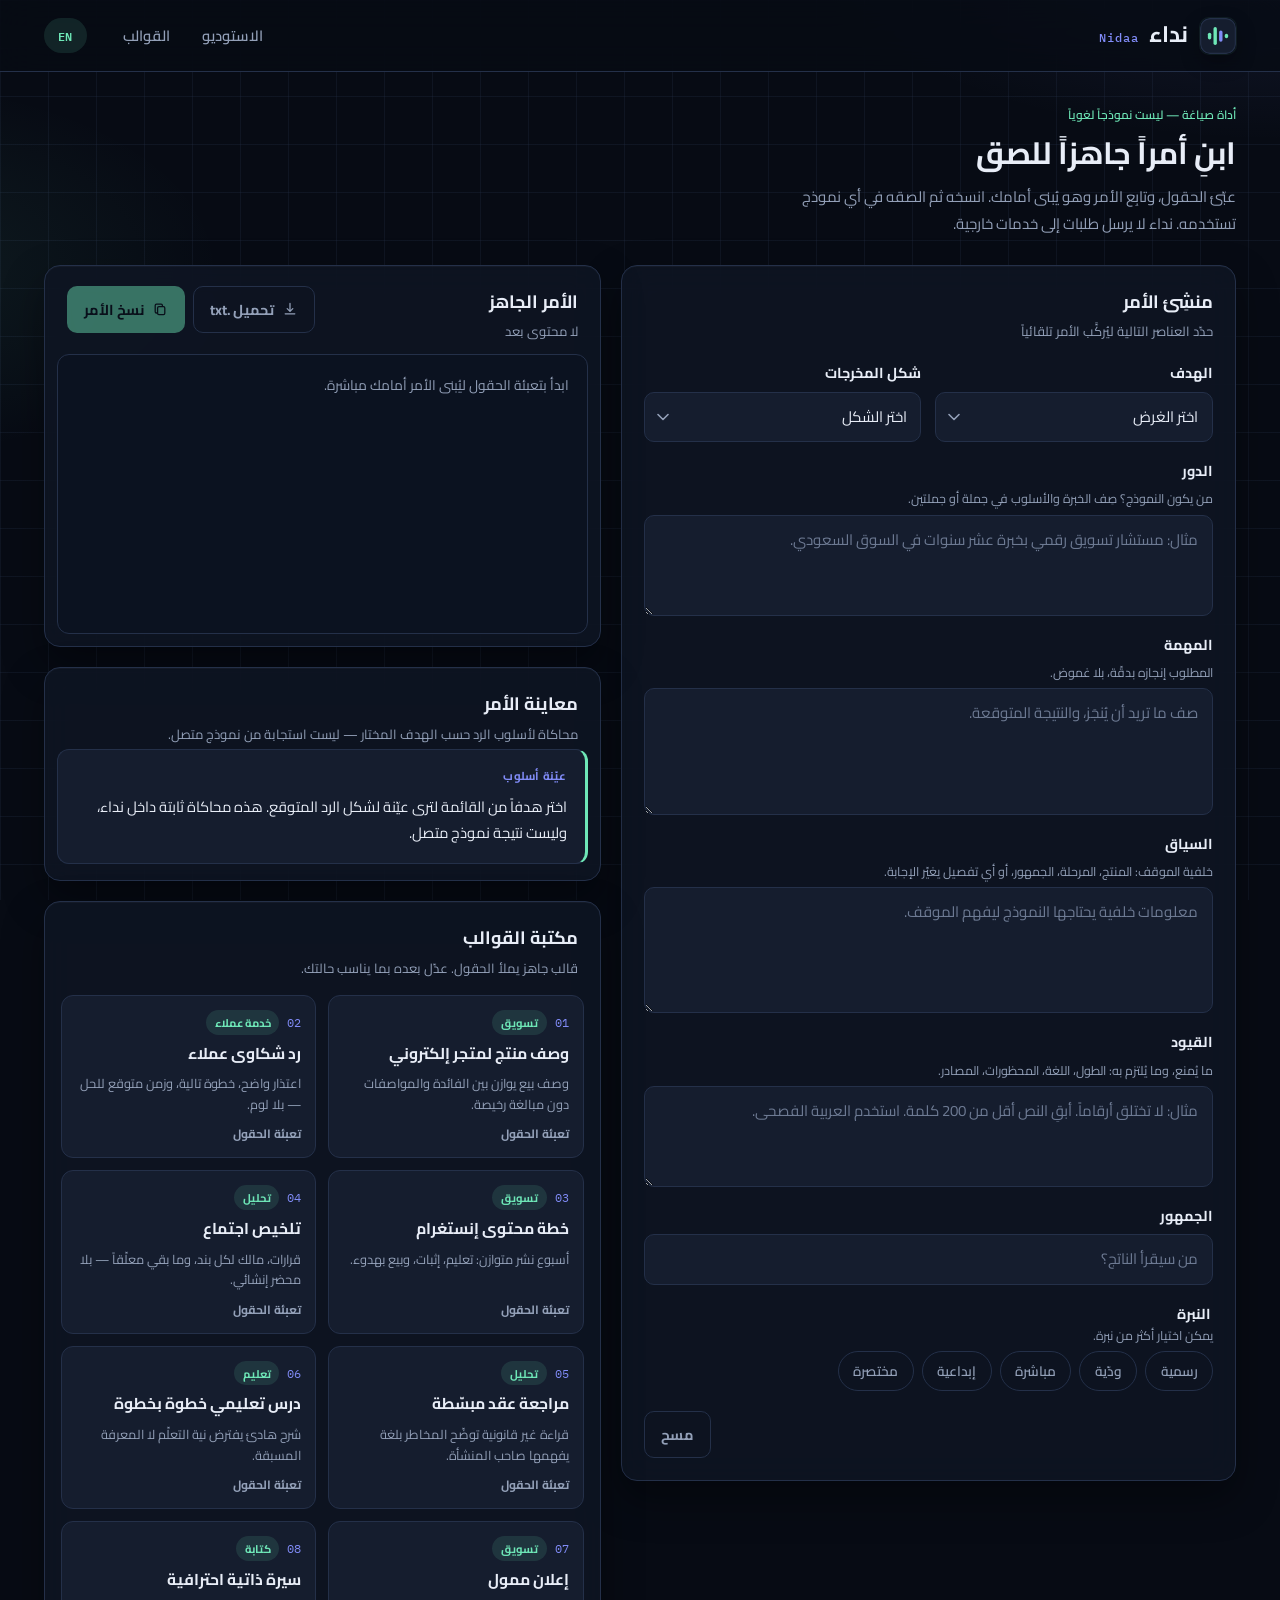
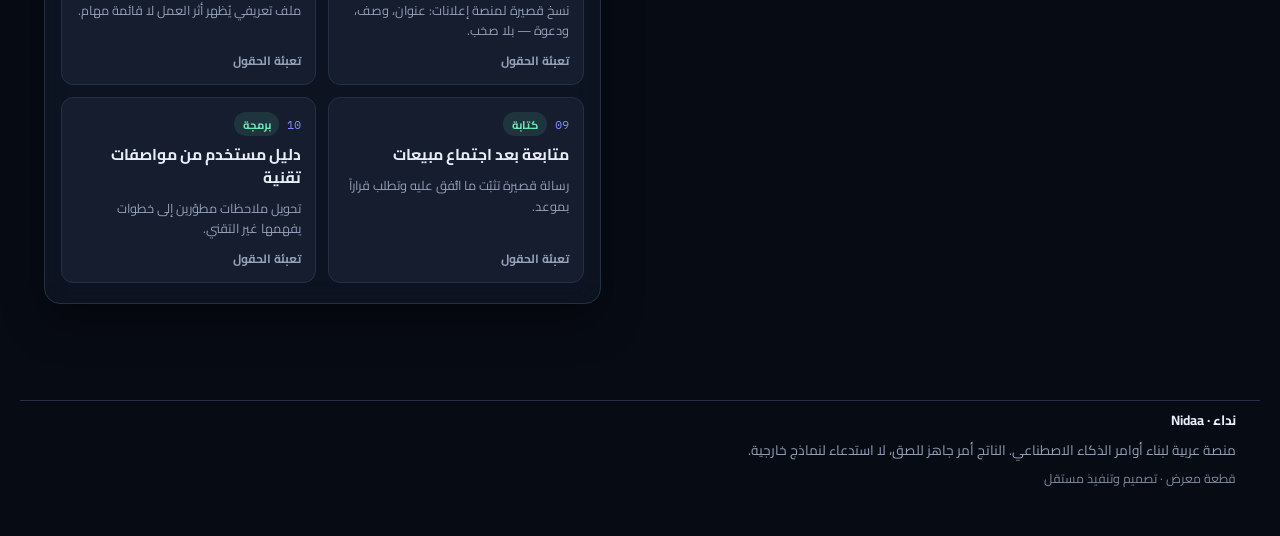
==== commit 96b542ac: "Add files via upload" ====
--- a/index.html
+++ b/index.html
@@ -1,1179 +1,207 @@
 <!DOCTYPE html>
-<html lang="ar" dir="rtl" data-theme="dark">
+<html lang="ar" dir="rtl">
 <head>
-<meta charset="UTF-8">
-<meta name="viewport" content="width=device-width, initial-scale=1.0">
-<title>نداء — صياغة أوامر الذكاء الاصطناعي باحتراف</title>
-<meta name="description" content="نداء منصة عربية لبناء وتنظيم واختبار أوامر الذكاء الاصطناعي (Prompts) لجميع النماذج: ChatGPT وClaude وGemini وMidjourney وغيرها.">
-<link rel="icon" href="data:image/svg+xml,%3Csvg xmlns='http://www.w3.org/2000/svg' viewBox='0 0 100 100'%3E%3Ccircle cx='50' cy='50' r='46' fill='%230B0E14'/%3E%3Ccircle cx='50' cy='50' r='30' fill='none' stroke='%23E8A33D' stroke-width='4'/%3E%3Ccircle cx='50' cy='50' r='8' fill='%23E8A33D'/%3E%3C/svg%3E">
-<link rel="preconnect" href="https://fonts.googleapis.com">
-<link rel="preconnect" href="https://fonts.gstatic.com" crossorigin>
-<link href="https://fonts.googleapis.com/css2?family=Reem+Kufi:wght@400..700&family=IBM+Plex+Sans+Arabic:wght@300;400;500;600;700&family=JetBrains+Mono:wght@400;500;600&display=swap" rel="stylesheet">
-<style>
-/* =========================================================
-   نداء — Design System
-   Palette: ink (dark) / paper (light), brass (call) + echo (response)
-   Type: Reem Kufi (display) · IBM Plex Sans Arabic (body) · JetBrains Mono (data)
-   ========================================================= */
-
-*, *::before, *::after { box-sizing: border-box; }
-
-:root {
-  --brass: #E8A33D;
-  --brass-dim: #C9862B;
-  --echo: #34C6B0;
-  --danger: #E15B5B;
-
-  --radius-sm: 8px;
-  --radius-md: 14px;
-  --radius-lg: 22px;
-
-  --font-display: 'Reem Kufi', sans-serif;
-  --font-body: 'IBM Plex Sans Arabic', sans-serif;
-  --font-mono: 'JetBrains Mono', monospace;
-
-  --ease: cubic-bezier(.22,.68,.32,1);
-}
-
-/* ---------- Dark theme (default) ---------- */
-[data-theme="dark"] {
-  --bg: #0B0E14;
-  --surface: #12161F;
-  --surface-2: #1B212C;
-  --line: rgba(244,242,237,.09);
-  --text: #F4F2ED;
-  --text-dim: #A7ADBA;
-  --text-faint: #6B7280;
-  --shadow: 0 20px 60px rgba(0,0,0,.45);
-}
-
-/* ---------- Light theme ---------- */
-[data-theme="light"] {
-  --bg: #ECEEF0;
-  --surface: #FFFFFF;
-  --surface-2: #F4F5F7;
-  --line: rgba(11,14,20,.09);
-  --text: #12161F;
-  --text-dim: #545B68;
-  --text-faint: #8A909C;
-  --shadow: 0 20px 50px rgba(20,24,32,.10);
-}
-
-@media (prefers-reduced-motion: reduce) {
-  *, *::before, *::after { animation-duration: .001ms !important; animation-iteration-count: 1 !important; transition-duration: .001ms !important; }
-}
-
-html { scroll-behavior: smooth; }
-
-body {
-  margin: 0;
-  background: var(--bg);
-  color: var(--text);
-  font-family: var(--font-body);
-  font-size: 16px;
-  line-height: 1.7;
-  transition: background .25s var(--ease), color .25s var(--ease);
-  -webkit-font-smoothing: antialiased;
-}
-
-a { color: inherit; }
-
-:focus-visible {
-  outline: 2px solid var(--brass);
-  outline-offset: 2px;
-}
-
-h1, h2, h3 { font-family: var(--font-display); font-weight: 700; margin: 0; }
-
-/* ================= Buttons ================= */
-.btn {
-  display: inline-flex;
-  align-items: center;
-  justify-content: center;
-  gap: 8px;
-  border: 1px solid transparent;
-  border-radius: var(--radius-sm);
-  font-family: var(--font-body);
-  font-weight: 600;
-  cursor: pointer;
-  text-decoration: none;
-  transition: transform .15s var(--ease), background .2s var(--ease), border-color .2s var(--ease), opacity .2s var(--ease);
-  white-space: nowrap;
-}
-.btn:active { transform: scale(.97); }
-.btn--lg { padding: 14px 30px; font-size: 16px; border-radius: var(--radius-md); }
-.btn--sm { padding: 9px 16px; font-size: 13.5px; }
-.btn--brass { background: var(--brass); color: #16130B; }
-.btn--brass:hover { background: var(--brass-dim); }
-.btn--ghost { background: transparent; color: var(--text); border-color: var(--line); }
-.btn--ghost:hover { background: var(--surface-2); }
-
-.icon-btn {
-  width: 38px; height: 38px;
-  display: inline-flex; align-items: center; justify-content: center;
-  background: var(--surface-2);
-  border: 1px solid var(--line);
-  border-radius: 50%;
-  color: var(--text);
-  cursor: pointer;
-  transition: background .2s var(--ease), transform .2s var(--ease);
-}
-.icon-btn:hover { background: var(--surface); transform: rotate(-12deg); }
-
-/* ================= Topbar ================= */
-.topbar {
-  position: sticky; top: 0; z-index: 40;
-  background: color-mix(in srgb, var(--bg) 78%, transparent);
-  backdrop-filter: blur(10px);
-  border-bottom: 1px solid var(--line);
-}
-.topbar__inner {
-  max-width: 1180px; margin: 0 auto;
-  padding: 14px 28px;
-  display: flex; align-items: center; gap: 28px;
-}
-.brand { display: flex; align-items: center; gap: 10px; text-decoration: none; }
-.brand__name { font-family: var(--font-display); font-size: 22px; color: var(--text); }
-.brand--small .brand__name { font-size: 17px; }
-.nav { display: flex; gap: 22px; margin-inline-end: auto; }
-.nav a { text-decoration: none; color: var(--text-dim); font-weight: 500; font-size: 14.5px; transition: color .2s; }
-.nav a:hover { color: var(--brass); }
-.topbar__actions { display: flex; align-items: center; gap: 12px; }
-
-/* ================= Hero ================= */
-.hero {
-  position: relative;
-  padding: 92px 28px 70px;
-  overflow: hidden;
-  text-align: center;
-}
-.hero__rings { position: absolute; inset: 0; display: flex; align-items: center; justify-content: center; z-index: 0; pointer-events: none; }
-.ring {
-  position: absolute;
-  border-radius: 50%;
-  border: 1px solid color-mix(in srgb, var(--brass) 35%, transparent);
-  animation: pulse 5s var(--ease) infinite;
-}
-.ring--1 { width: 340px; height: 340px; }
-.ring--2 { width: 560px; height: 560px; animation-delay: .6s; }
-.ring--3 { width: 800px; height: 800px; animation-delay: 1.2s; }
-@keyframes pulse {
-  0% { transform: scale(.92); opacity: .55; }
-  70% { transform: scale(1.04); opacity: .12; }
-  100% { transform: scale(1.08); opacity: 0; }
-}
-.hero__inner { position: relative; z-index: 1; max-width: 760px; margin: 0 auto; }
-.hero__eyebrow { color: var(--brass); font-weight: 600; font-size: 14px; letter-spacing: .3px; margin: 0 0 14px; }
-.hero__title { font-size: clamp(56px, 11vw, 108px); line-height: 1; color: var(--text); }
-.hero__title-dot { color: var(--brass); }
-.hero__desc { color: var(--text-dim); font-size: 18px; max-width: 560px; margin: 22px auto 34px; }
-.hero__actions { display: flex; gap: 14px; justify-content: center; flex-wrap: wrap; }
-.hero__answers {
-  margin-top: 46px;
-  display: flex; flex-wrap: wrap; gap: 10px; justify-content: center;
-}
-.answer-chip {
-  padding: 8px 18px;
-  border-radius: 999px;
-  background: var(--surface);
-  border: 1px solid var(--line);
-  font-family: var(--font-mono);
-  font-size: 13px;
-  color: var(--text-dim);
-  opacity: 0;
-  transform: translateY(10px);
-  animation: rise .6s var(--ease) forwards;
-  animation-delay: var(--d);
-}
-@keyframes rise { to { opacity: 1; transform: translateY(0); } }
-
-/* ================= Sections ================= */
-main > section { max-width: 1180px; margin: 0 auto; padding: 90px 28px; }
-.section-head { text-align: center; max-width: 560px; margin: 0 auto 44px; }
-.section-head h2 { font-size: 34px; margin-bottom: 10px; }
-.section-head p { color: var(--text-dim); margin: 0; }
-
-.card {
-  background: var(--surface);
-  border: 1px solid var(--line);
-  border-radius: var(--radius-lg);
-  padding: 30px;
-}
-
-/* ================= Builder ================= */
-.builder__grid {
-  display: grid;
-  grid-template-columns: 1.5fr 1fr;
-  gap: 24px;
-  align-items: start;
-}
-.stepper { list-style: none; display: flex; gap: 4px; padding: 0; margin: 0 0 30px; overflow-x: auto; }
-.stepper__item {
-  flex: 1;
-  display: flex; align-items: center; gap: 8px;
-  padding: 10px 12px;
-  font-size: 13px;
-  color: var(--text-faint);
-  border-bottom: 2px solid var(--line);
-  white-space: nowrap;
-  transition: color .2s, border-color .2s;
-}
-.stepper__item span {
-  width: 22px; height: 22px;
-  display: inline-flex; align-items: center; justify-content: center;
-  border-radius: 50%;
-  background: var(--surface-2);
-  font-family: var(--font-mono);
-  font-size: 12px;
-}
-.stepper__item.is-active { color: var(--text); border-color: var(--brass); }
-.stepper__item.is-active span { background: var(--brass); color: #16130B; }
-.stepper__item.is-done { color: var(--echo); }
-
-.step { display: none; animation: fade .35s var(--ease); }
-.step.is-active { display: block; }
-@keyframes fade { from { opacity: 0; transform: translateY(6px);} to { opacity: 1; transform: translateY(0);} }
-
-.field-label { display: block; font-weight: 600; margin-bottom: 10px; font-size: 14.5px; }
-.field-hint { color: var(--text-faint); font-size: 12.5px; margin-top: 8px; font-family: var(--font-mono); }
-
-.textarea, .input {
-  width: 100%;
-  background: var(--surface-2);
-  border: 1px solid var(--line);
-  border-radius: var(--radius-sm);
-  color: var(--text);
-  font-family: var(--font-body);
-  font-size: 15px;
-  padding: 13px 16px;
-  resize: vertical;
-  transition: border-color .2s;
-}
-.textarea:focus, .input:focus { border-color: var(--brass); }
-
-.model-grid { display: grid; grid-template-columns: repeat(3, 1fr); gap: 10px; }
-.model-card {
-  background: var(--surface-2);
-  border: 1px solid var(--line);
-  border-radius: var(--radius-sm);
-  padding: 14px 10px;
-  text-align: center;
-  cursor: pointer;
-  font-size: 13.5px;
-  font-weight: 600;
-  transition: border-color .2s, transform .15s;
-}
-.model-card:hover { transform: translateY(-2px); }
-.model-card.is-active { border-color: var(--brass); color: var(--brass); background: color-mix(in srgb, var(--brass) 10%, var(--surface-2)); }
-.model-card__mono { display: block; font-family: var(--font-mono); font-size: 20px; margin-bottom: 6px; }
-
-.choice-row { display: flex; gap: 10px; flex-wrap: wrap; }
-.choice {
-  padding: 10px 20px;
-  border-radius: 999px;
-  border: 1px solid var(--line);
-  background: var(--surface-2);
-  color: var(--text-dim);
-  cursor: pointer;
-  font-family: var(--font-body);
-  font-size: 14px;
-  transition: all .2s;
-}
-.choice.is-active { background: var(--brass); border-color: var(--brass); color: #16130B; font-weight: 600; }
-
-.output-toolbar { display: flex; align-items: center; margin-bottom: 12px; }
-.output-toolbar__spacer { flex: 1; }
-.stat { font-family: var(--font-mono); font-size: 12.5px; color: var(--text-faint); }
-.output-box {
-  background: var(--surface-2);
-  border: 1px solid var(--line);
-  border-radius: var(--radius-sm);
-  padding: 18px;
-  font-family: var(--font-mono);
-  font-size: 13.5px;
-  color: var(--text);
-  white-space: pre-wrap;
-  word-break: break-word;
-  min-height: 160px;
-  max-height: 340px;
-  overflow-y: auto;
-  margin: 0;
-}
-.output-actions { display: flex; gap: 10px; flex-wrap: wrap; margin-top: 14px; }
-
-.wizard__nav { display: flex; justify-content: space-between; margin-top: 28px; padding-top: 20px; border-top: 1px solid var(--line); }
-
-.preview { position: sticky; top: 90px; }
-.preview h3 { font-size: 15px; margin-bottom: 14px; color: var(--text-dim); }
-.preview__box {
-  font-family: var(--font-mono);
-  font-size: 12.5px;
-  color: var(--text-dim);
-  background: var(--surface-2);
-  border: 1px dashed var(--line);
-  border-radius: var(--radius-sm);
-  padding: 16px;
-  min-height: 220px;
-  white-space: pre-wrap;
-  word-break: break-word;
-  margin: 0;
-}
-.preview__meta { display: flex; justify-content: space-between; margin-top: 12px; font-family: var(--font-mono); font-size: 11.5px; color: var(--text-faint); }
-
-/* ================= Library ================= */
-.library__controls { display: flex; flex-direction: column; gap: 16px; margin-bottom: 30px; }
-.search-box {
-  display: flex; align-items: center; gap: 10px;
-  background: var(--surface);
-  border: 1px solid var(--line);
-  border-radius: var(--radius-sm);
-  padding: 12px 16px;
-  color: var(--text-faint);
-}
-.search-box input {
-  flex: 1; background: none; border: none; outline: none;
-  color: var(--text); font-family: var(--font-body); font-size: 15px;
-}
-.tag-row { display: flex; gap: 8px; flex-wrap: wrap; }
-.tag-chip {
-  padding: 7px 15px; border-radius: 999px;
-  background: var(--surface); border: 1px solid var(--line);
-  font-size: 13px; color: var(--text-dim); cursor: pointer;
-  transition: all .2s;
-}
-.tag-chip.is-active { background: var(--echo); border-color: var(--echo); color: #06231E; font-weight: 600; }
-
-.template-grid { display: grid; grid-template-columns: repeat(auto-fill, minmax(260px, 1fr)); gap: 18px; }
-.template-card {
-  background: var(--surface);
-  border: 1px solid var(--line);
-  border-radius: var(--radius-md);
-  padding: 22px;
-  display: flex; flex-direction: column; gap: 12px;
-  transition: transform .2s var(--ease), border-color .2s;
-}
-.template-card:hover { transform: translateY(-3px); border-color: color-mix(in srgb, var(--brass) 45%, var(--line)); }
-.template-card__top { display: flex; align-items: center; gap: 12px; }
-.template-card__icon {
-  width: 40px; height: 40px; border-radius: 10px;
-  display: flex; align-items: center; justify-content: center;
-  background: color-mix(in srgb, var(--brass) 16%, var(--surface-2));
-  color: var(--brass); font-size: 18px; flex-shrink: 0;
-}
-.template-card__title { font-weight: 700; font-size: 15.5px; }
-.template-card__desc { color: var(--text-dim); font-size: 13.5px; flex: 1; margin: 0; }
-.template-card__meta { display: flex; justify-content: space-between; align-items: center; font-size: 12px; color: var(--text-faint); font-family: var(--font-mono); }
-.template-card__tag { background: var(--surface-2); padding: 3px 10px; border-radius: 999px; }
-.template-card__footer { display: flex; gap: 8px; }
-
-/* ================= History ================= */
-.history__tabs { display: flex; gap: 10px; margin-bottom: 22px; align-items: center; }
-.tab {
-  padding: 9px 20px; border-radius: 999px;
-  background: var(--surface); border: 1px solid var(--line);
-  color: var(--text-dim); cursor: pointer; font-size: 14px; font-family: var(--font-body);
-}
-.tab.is-active { background: var(--brass); border-color: var(--brass); color: #16130B; font-weight: 600; }
-.history-list { display: flex; flex-direction: column; gap: 12px; }
-.history-item {
-  background: var(--surface);
-  border: 1px solid var(--line);
-  border-radius: var(--radius-sm);
-  padding: 16px 18px;
-  display: flex; align-items: center; gap: 16px;
-}
-.history-item__snippet {
-  flex: 1; font-family: var(--font-mono); font-size: 12.5px; color: var(--text-dim);
-  overflow: hidden; text-overflow: ellipsis; white-space: nowrap;
-}
-.history-item__model { font-size: 11.5px; color: var(--brass); font-family: var(--font-mono); flex-shrink: 0; }
-.history-item__date { font-size: 11px; color: var(--text-faint); flex-shrink: 0; font-family: var(--font-mono); }
-.history-item__actions { display: flex; gap: 6px; flex-shrink: 0; }
-.icon-sm-btn {
-  width: 30px; height: 30px; border-radius: 8px; border: 1px solid var(--line);
-  background: var(--surface-2); color: var(--text-dim); cursor: pointer; font-size: 14px;
-  display: flex; align-items: center; justify-content: center; transition: color .2s, border-color .2s;
-}
-.icon-sm-btn:hover { color: var(--brass); border-color: var(--brass); }
-.empty-state { text-align: center; color: var(--text-faint); padding: 40px 0; }
-
-/* ================= Footer ================= */
-.footer { border-top: 1px solid var(--line); padding: 34px 28px; }
-.footer__inner { max-width: 1180px; margin: 0 auto; display: flex; flex-wrap: wrap; align-items: center; gap: 10px 24px; color: var(--text-faint); font-size: 13px; }
-.footer__inner .brand__name { font-size: 15px; }
-.shortcuts { font-family: var(--font-mono); margin-inline-start: auto; }
-
-/* ================= Toast ================= */
-.toast {
-  position: fixed; bottom: 26px; left: 50%; transform: translateX(-50%) translateY(20px);
-  background: var(--surface); border: 1px solid var(--brass);
-  color: var(--text); padding: 12px 24px; border-radius: 999px;
-  font-size: 14px; box-shadow: var(--shadow);
-  opacity: 0; pointer-events: none; transition: all .3s var(--ease);
-  z-index: 100;
-}
-.toast.is-visible { opacity: 1; transform: translateX(-50%) translateY(0); }
-
-/* ================= Responsive ================= */
-@media (max-width: 860px) {
-  .builder__grid { grid-template-columns: 1fr; }
-  .preview { position: static; }
-  .model-grid { grid-template-columns: repeat(2, 1fr); }
-  .nav { display: none; }
-}
-@media (max-width: 520px) {
-  .hero { padding: 70px 20px 50px; }
-  main > section { padding: 60px 18px; }
-  .model-grid { grid-template-columns: repeat(2, 1fr); }
-  .output-actions { flex-direction: column; }
-  .output-actions .btn { width: 100%; }
-}
-
-</style>
+  <meta charset="UTF-8" />
+  <meta name="viewport" content="width=device-width, initial-scale=1" />
+  <title>نداء — منصة عربية لبناء أوامر الذكاء الاصطناعي</title>
+  <meta name="description" content="نداء استوديو عربي لصياغة أوامر الذكاء الاصطناعي. عبّئ الحقول، واحصل على أمر جاهز للنسخ واللصق — دون اتصال بأي نموذج." />
+  <meta name="theme-color" content="#070B14" />
+  <meta property="og:title" content="نداء Nidaa" />
+  <meta property="og:description" content="منصة عربية لبناء أوامر الذكاء الاصطناعي" />
+  <meta property="og:locale" content="ar_AR" />
+  <link rel="icon" href="data:image/svg+xml,%3Csvg xmlns='http://www.w3.org/2000/svg' viewBox='0 0 32 32'%3E%3Crect width='32' height='32' rx='8' fill='%230F1624'/%3E%3Crect x='7' y='13' width='3' height='6' rx='1.5' fill='%236EE7B7'/%3E%3Crect x='12' y='8' width='3' height='16' rx='1.5' fill='%236EE7B7'/%3E%3Crect x='17' y='11' width='3' height='10' rx='1.5' fill='%23818CF8'/%3E%3Crect x='22' y='14' width='3' height='4' rx='1.5' fill='%236EE7B7'/%3E%3C/svg%3E" />
+  <link rel="preconnect" href="https://fonts.googleapis.com" />
+  <link rel="preconnect" href="https://fonts.gstatic.com" crossorigin />
+  <link href="https://fonts.googleapis.com/css2?family=Cairo:wght@400;500;600;700&family=IBM+Plex+Mono:wght@400;500;600&display=swap" rel="stylesheet" />
+  <link rel="stylesheet" href="styles.css" />
 </head>
 <body>
-
-<!-- ===== شريط علوي ===== -->
-<header class="topbar">
-  <div class="topbar__inner">
-    <a href="#top" class="brand">
-      <span class="brand__mark" aria-hidden="true">
-        <svg viewBox="0 0 40 40" width="30" height="30">
-          <circle cx="20" cy="20" r="18" fill="none" stroke="var(--brass)" stroke-width="2.5" opacity="0.9"/>
-          <circle cx="20" cy="20" r="11" fill="none" stroke="var(--brass)" stroke-width="2.5" opacity="0.55"/>
-          <circle cx="20" cy="20" r="4.5" fill="var(--brass)"/>
+  <a class="skip-link" href="#studio" data-i18n="skip">تخطٍ إلى الاستوديو</a>
+
+  <header class="site-header">
+    <div class="header-inner">
+      <a class="brand" href="#studio" aria-label="نداء — الاستوديو">
+        <svg class="brand-mark" viewBox="0 0 32 32" width="36" height="36" aria-hidden="true">
+          <rect width="32" height="32" rx="9" fill="#151D2E" />
+          <rect x="0.6" y="0.6" width="30.8" height="30.8" rx="8.4" fill="none" stroke="#243049" />
+          <rect x="7" y="13" width="3" height="6" rx="1.5" fill="#6EE7B7" />
+          <rect x="12" y="8" width="3" height="16" rx="1.5" fill="#6EE7B7" />
+          <rect x="17" y="11" width="3" height="10" rx="1.5" fill="#818CF8" />
+          <rect x="22" y="14" width="3" height="4" rx="1.5" fill="#6EE7B7" />
         </svg>
-      </span>
-      <span class="brand__name">نداء</span>
-    </a>
-
-    <nav class="nav" aria-label="التنقل الرئيسي">
-      <a href="#builder">المُنشئ</a>
-      <a href="#library">المكتبة</a>
-      <a href="#history">السجل</a>
-    </nav>
-
-    <div class="topbar__actions">
-      <button class="icon-btn" id="themeToggle" title="تبديل الوضع الليلي/النهاري (Ctrl+D)" aria-label="تبديل المظهر">
-        <svg id="iconMoon" viewBox="0 0 24 24" width="19" height="19"><path fill="currentColor" d="M20.7 15.6a8.6 8.6 0 0 1-10.3-10.3.7.7 0 0 0-.9-.9A9.9 9.9 0 1 0 21.6 16.5a.7.7 0 0 0-.9-.9Z"/></svg>
-        <svg id="iconSun" viewBox="0 0 24 24" width="19" height="19" style="display:none"><path fill="currentColor" d="M12 5a1 1 0 0 1-1-1V2a1 1 0 0 1 2 0v2a1 1 0 0 1-1 1Zm0 16a1 1 0 0 1-1-1v-2a1 1 0 0 1 2 0v2a1 1 0 0 1-1 1Zm9-9a1 1 0 0 1-1 1h-2a1 1 0 0 1 0-2h2a1 1 0 0 1 1 1ZM6 12a1 1 0 0 1-1 1H3a1 1 0 0 1 0-2h2a1 1 0 0 1 1 1Zm11.7-6.7a1 1 0 0 1 0 1.4l-1.4 1.4a1 1 0 1 1-1.4-1.4l1.4-1.4a1 1 0 0 1 1.4 0Zm-11 11a1 1 0 0 1 0 1.4l-1.4 1.4a1 1 0 0 1-1.4-1.4l1.4-1.4a1 1 0 0 1 1.4 0Zm11 1.4a1 1 0 0 1-1.4 0l-1.4-1.4a1 1 0 1 1 1.4-1.4l1.4 1.4a1 1 0 0 1 0 1.4ZM6.7 6.7a1 1 0 0 1-1.4 0L3.9 5.3a1 1 0 0 1 1.4-1.4l1.4 1.4a1 1 0 0 1 0 1.4ZM12 7a5 5 0 1 1 0 10 5 5 0 0 1 0-10Z"/></svg>
-      </button>
-      <a href="#builder" class="btn btn--brass btn--sm">ابدأ الآن</a>
-    </div>
-  </div>
-</header>
-
-<main id="top">
-
-  <!-- ===== قسم البطل: النداء والصدى ===== -->
-  <section class="hero">
-    <div class="hero__rings" aria-hidden="true">
-      <span class="ring ring--1"></span>
-      <span class="ring ring--2"></span>
-      <span class="ring ring--3"></span>
-    </div>
-
-    <div class="hero__inner">
-      <p class="hero__eyebrow">منصة عربية لصياغة أوامر الذكاء الاصطناعي</p>
-      <h1 class="hero__title">نـــداء<span class="hero__title-dot">.</span></h1>
-      <p class="hero__desc">
-        اكتب فكرتك مرّة واحدة… ودَع «نداء» يحوّلها إلى أمر احترافي مضبوط لكل نموذج ذكاء اصطناعي تستخدمه.
-        نداء واحد، وإجابات من كل مكان.
-      </p>
-
-      <div class="hero__actions">
-        <a href="#builder" class="btn btn--brass btn--lg">ابدأ الآن</a>
-        <a href="#library" class="btn btn--ghost btn--lg">استكشف المكتبة</a>
-      </div>
-
-      <div class="hero__answers" role="list" aria-label="نماذج الذكاء الاصطناعي المدعومة">
-        <span class="answer-chip" style="--d:.05s" role="listitem">ChatGPT</span>
-        <span class="answer-chip" style="--d:.15s" role="listitem">Claude</span>
-        <span class="answer-chip" style="--d:.25s" role="listitem">Gemini</span>
-        <span class="answer-chip" style="--d:.35s" role="listitem">Grok</span>
-        <span class="answer-chip" style="--d:.45s" role="listitem">Copilot</span>
-        <span class="answer-chip" style="--d:.55s" role="listitem">DeepSeek</span>
-        <span class="answer-chip" style="--d:.65s" role="listitem">Midjourney</span>
+        <span class="brand-text">
+          <span class="brand-name">نداء</span>
+          <span class="brand-latin">Nidaa</span>
+        </span>
+      </a>
+
+      <nav class="nav" aria-label="الأقسام">
+        <a href="#studio" data-i18n="nav.studio">الاستوديو</a>
+        <a href="#templates" data-i18n="nav.templates">القوالب</a>
+      </nav>
+
+      <div class="header-actions">
+        <button type="button" class="lang-toggle" id="lang-toggle" aria-label="Switch to English">EN</button>
       </div>
     </div>
-  </section>
-
-  <!-- ===== قسم المُنشئ (المعالج) ===== -->
-  <section id="builder" class="builder">
-    <div class="section-head">
-      <h2>المُنشئ</h2>
-      <p>ستّ خطوات قصيرة تفصلك عن أمر جاهز واحترافي.</p>
-    </div>
-
-    <div class="builder__grid">
-
-      <!-- المعالج -->
-      <div class="wizard card">
-        <ol class="stepper" id="stepper">
-          <li class="stepper__item is-active" data-step="1"><span>١</span>الفكرة</li>
-          <li class="stepper__item" data-step="2"><span>٢</span>النموذج</li>
-          <li class="stepper__item" data-step="3"><span>٣</span>الجمهور</li>
-          <li class="stepper__item" data-step="4"><span>٤</span>اللغة</li>
-          <li class="stepper__item" data-step="5"><span>٥</span>الاحترافية</li>
-          <li class="stepper__item" data-step="6"><span>٦</span>الناتج</li>
-        </ol>
-
-        <!-- خطوة 1 -->
-        <div class="step is-active" data-step="1">
-          <label class="field-label" for="ideaInput">ما هي فكرتك أو مهمتك؟</label>
-          <textarea id="ideaInput" class="textarea" rows="5" placeholder="مثال: أريد خطة محتوى لحساب إنستغرام يبيع القهوة المختصة..."></textarea>
-          <div class="field-hint"><span id="ideaCount">0</span> كلمة</div>
-        </div>
-
-        <!-- خطوة 2 -->
-        <div class="step" data-step="2">
-          <label class="field-label">اختر النموذج المستهدف</label>
-          <div class="model-grid" id="modelGrid"></div>
-        </div>
-
-        <!-- خطوة 3 -->
-        <div class="step" data-step="3">
-          <label class="field-label" for="audienceInput">من هو الجمهور المستهدف؟ (اختياري)</label>
-          <input id="audienceInput" class="input" type="text" placeholder="مثال: أصحاب المشاريع الصغيرة، مبرمجون مبتدئون...">
-          <label class="field-label" for="goalInput" style="margin-top:16px">ما الهدف النهائي من الأمر؟ (اختياري)</label>
-          <input id="goalInput" class="input" type="text" placeholder="مثال: الحصول على خطة قابلة للتنفيذ خلال أسبوع">
-        </div>
-
-        <!-- خطوة 4 -->
-        <div class="step" data-step="4">
-          <label class="field-label">لغة الأمر الناتج</label>
-          <div class="choice-row" id="langChoice">
-            <button class="choice is-active" data-lang="ar">العربية</button>
-            <button class="choice" data-lang="en">الإنجليزية</button>
-          </div>
-        </div>
-
-        <!-- خطوة 5 -->
-        <div class="step" data-step="5">
-          <label class="field-label">مستوى الاحترافية والتفصيل</label>
-          <div class="choice-row" id="levelChoice">
-            <button class="choice" data-level="basic">مباشر</button>
-            <button class="choice is-active" data-level="pro">احترافي</button>
-            <button class="choice" data-level="expert">خبير</button>
-          </div>
-          <p class="field-hint" id="levelDesc">يضيف هيكلاً كاملاً: الدور، السياق، القيود، وصيغة الإخراج.</p>
-        </div>
-
-        <!-- خطوة 6 -->
-        <div class="step" data-step="6">
-          <div class="output-toolbar">
-            <button class="btn btn--ghost btn--sm" id="enhanceBtn">✨ تحسين الأمر</button>
-            <div class="output-toolbar__spacer"></div>
-            <span class="stat" id="outCount">0 كلمة</span>
-          </div>
-          <pre class="output-box" id="outputBox" dir="auto"></pre>
-          <div class="output-actions">
-            <button class="btn btn--brass btn--sm" id="copyBtn">نسخ</button>
-            <button class="btn btn--ghost btn--sm" id="favBtn">♡ إضافة للمفضلة</button>
-            <button class="btn btn--ghost btn--sm" id="exportJsonBtn">تصدير JSON</button>
-            <button class="btn btn--ghost btn--sm" id="exportTxtBtn">تصدير TXT</button>
-          </div>
-        </div>
-
-        <div class="wizard__nav">
-          <button class="btn btn--ghost btn--sm" id="prevStep">السابق</button>
-          <button class="btn btn--brass btn--sm" id="nextStep">التالي</button>
+  </header>
+
+  <main>
+    <section class="workspace" id="studio">
+      <div class="workspace-intro">
+        <p class="eyebrow" data-i18n="studio.eyebrow">أداة صياغة — ليست نموذجاً لغوياً</p>
+        <h1 data-i18n="studio.title">ابنِ أمراً جاهزاً للصق</h1>
+        <p class="lead" data-i18n="studio.lead">عبّئ الحقول، وتابِع الأمر وهو يُبنى أمامك. انسخه ثم الصقه في أي نموذج تستخدمه. نداء لا يرسل طلبات إلى خدمات خارجية.</p>
+      </div>
+
+      <div class="workspace-grid">
+        <section class="panel builder" aria-labelledby="builder-title">
+          <header class="panel-head">
+            <div>
+              <h2 id="builder-title" data-i18n="builder.title">منشِئ الأمر</h2>
+              <p class="panel-sub" data-i18n="builder.sub">حدّد العناصر التالية ليُركَّب الأمر تلقائياً</p>
+            </div>
+            <p class="draft-status" id="draft-status" aria-live="polite"></p>
+          </header>
+
+          <form id="builder-form" autocomplete="off">
+            <div class="field-row">
+              <div class="field">
+                <label for="goal" data-i18n="field.goal">الهدف</label>
+                <select id="goal" name="goal">
+                  <option value="" data-i18n="field.goalPlaceholder">اختر الغرض</option>
+                  <option value="writing" data-i18n="goals.writing">كتابة</option>
+                  <option value="analysis" data-i18n="goals.analysis">تحليل</option>
+                  <option value="coding" data-i18n="goals.coding">برمجة</option>
+                  <option value="marketing" data-i18n="goals.marketing">تسويق</option>
+                  <option value="education" data-i18n="goals.education">تعليم</option>
+                  <option value="support" data-i18n="goals.support">خدمة عملاء</option>
+                </select>
+              </div>
+              <div class="field">
+                <label for="format" data-i18n="field.format">شكل المخرجات</label>
+                <select id="format" name="format">
+                  <option value="" data-i18n="field.formatPlaceholder">اختر الشكل</option>
+                  <option value="paragraph" data-i18n="formats.paragraph">فقرة</option>
+                  <option value="bullets" data-i18n="formats.bullets">نقاط</option>
+                  <option value="table" data-i18n="formats.table">جدول</option>
+                  <option value="json" data-i18n="formats.json">JSON</option>
+                  <option value="email" data-i18n="formats.email">بريد رسمي</option>
+                </select>
+              </div>
+            </div>
+
+            <div class="field">
+              <label for="role" data-i18n="field.role">الدور</label>
+              <p class="hint" id="role-hint" data-i18n="hint.role">من يكون النموذج؟ صِف الخبرة والأسلوب في جملة أو جملتين.</p>
+              <textarea id="role" name="role" rows="3" aria-describedby="role-hint" data-i18n-placeholder="ph.role" placeholder="مثال: مستشار تسويق رقمي بخبرة عشر سنوات في السوق السعودي."></textarea>
+            </div>
+
+            <div class="field">
+              <label for="task" data-i18n="field.task">المهمة</label>
+              <p class="hint" id="task-hint" data-i18n="hint.task">المطلوب إنجازه بدقّة، بلا غموض.</p>
+              <textarea id="task" name="task" rows="4" aria-describedby="task-hint" data-i18n-placeholder="ph.task" placeholder="صف ما تريد أن يُنجَز، والنتيجة المتوقعة."></textarea>
+            </div>
+
+            <div class="field">
+              <label for="context" data-i18n="field.context">السياق</label>
+              <p class="hint" id="context-hint" data-i18n="hint.context">خلفية الموقف: المنتج، المرحلة، الجمهور، أو أي تفصيل يغيّر الإجابة.</p>
+              <textarea id="context" name="context" rows="4" aria-describedby="context-hint" data-i18n-placeholder="ph.context" placeholder="معلومات خلفية يحتاجها النموذج ليفهم الموقف."></textarea>
+            </div>
+
+            <div class="field">
+              <label for="constraints" data-i18n="field.constraints">القيود</label>
+              <p class="hint" id="constraints-hint" data-i18n="hint.constraints">ما يُمنع، وما يُلتزم به: الطول، اللغة، المحظورات، المصادر.</p>
+              <textarea id="constraints" name="constraints" rows="3" aria-describedby="constraints-hint" data-i18n-placeholder="ph.constraints" placeholder="مثال: لا تختلق أرقاماً. أبقِ النص أقل من 200 كلمة. استخدم العربية الفصحى."></textarea>
+            </div>
+
+            <div class="field">
+              <label for="audience" data-i18n="field.audience">الجمهور</label>
+              <input id="audience" name="audience" type="text" data-i18n-placeholder="ph.audience" placeholder="من سيقرأ الناتج؟" />
+            </div>
+
+            <fieldset class="field tones">
+              <legend data-i18n="field.tones">النبرة</legend>
+              <p class="hint" data-i18n="hint.tones">يمكن اختيار أكثر من نبرة.</p>
+              <div class="chip-row" id="tone-chips" role="group" aria-label="النبرة"></div>
+            </fieldset>
+
+            <div class="builder-actions">
+              <button type="button" class="btn ghost" id="btn-clear" data-i18n="action.clear">مسح</button>
+            </div>
+          </form>
+        </section>
+
+        <div class="rail">
+          <section class="panel output-panel" aria-labelledby="output-title">
+            <header class="panel-head tight">
+              <div>
+                <h2 id="output-title" data-i18n="output.title">الأمر الجاهز</h2>
+                <p class="panel-sub" id="word-count"></p>
+              </div>
+              <div class="output-actions">
+                <button type="button" class="btn ghost icon-btn" id="btn-download" data-i18n-title="action.download" title="تحميل .txt">
+                  <svg viewBox="0 0 20 20" width="16" height="16" aria-hidden="true">
+                    <path d="M10 3v10m0 0l-3.5-3.5M10 13l3.5-3.5M4 16h12" fill="none" stroke="currentColor" stroke-width="1.6" stroke-linecap="round" stroke-linejoin="round" />
+                  </svg>
+                  <span data-i18n="action.download">تحميل .txt</span>
+                </button>
+                <button type="button" class="btn primary icon-btn" id="btn-copy" data-i18n-title="action.copy" title="نسخ الأمر">
+                  <svg viewBox="0 0 20 20" width="16" height="16" aria-hidden="true">
+                    <rect x="7" y="7" width="9" height="10" rx="1.6" fill="none" stroke="currentColor" stroke-width="1.6" />
+                    <path d="M13 7V5.6A1.6 1.6 0 0011.4 4H5.6A1.6 1.6 0 004 5.6v7.8A1.6 1.6 0 005.6 15H7" fill="none" stroke="currentColor" stroke-width="1.6" />
+                  </svg>
+                  <span data-i18n="action.copy">نسخ الأمر</span>
+                </button>
+              </div>
+            </header>
+            <pre class="prompt-view" id="prompt-view" tabindex="0"><span class="prompt-empty" data-i18n="output.empty">ابدأ بتعبئة الحقول ليُبنى الأمر أمامك مباشرة.</span></pre>
+          </section>
+
+          <section class="panel preview-panel" aria-labelledby="preview-title">
+            <header class="panel-head tight">
+              <div>
+                <h2 id="preview-title" data-i18n="preview.title">معاينة الأمر</h2>
+                <p class="panel-sub" data-i18n="preview.note">محاكاة لأسلوب الرد حسب الهدف المختار — ليست استجابة من نموذج متصل.</p>
+              </div>
+            </header>
+            <div class="preview-card" id="preview-card">
+              <p class="preview-kicker" id="preview-kicker"></p>
+              <div class="preview-body" id="preview-body"></div>
+            </div>
+          </section>
+
+          <section class="panel templates-panel" id="templates" aria-labelledby="templates-title">
+            <header class="panel-head">
+              <div>
+                <h2 id="templates-title" data-i18n="templates.title">مكتبة القوالب</h2>
+                <p class="panel-sub" data-i18n="templates.lead">قالب جاهز يملأ الحقول. عدّل بعده بما يناسب حالتك.</p>
+              </div>
+            </header>
+            <div class="template-grid" id="template-grid"></div>
+          </section>
         </div>
       </div>
-
-      <!-- معاينة حية -->
-      <aside class="preview card">
-        <h3>معاينة حية</h3>
-        <pre class="preview__box" id="livePreview" dir="auto">ابدأ بكتابة فكرتك لترى المعاينة هنا...</pre>
-        <div class="preview__meta">
-          <span id="previewModel">النموذج: —</span>
-          <span id="previewWords">0 كلمة</span>
-          <span id="previewChars">0 رمز</span>
-        </div>
-      </aside>
-
-    </div>
-  </section>
-
-  <!-- ===== قسم المكتبة ===== -->
-  <section id="library" class="library">
-    <div class="section-head">
-      <h2>المكتبة</h2>
-      <p>قوالب جاهزة، اختر واحدًا وسنحمّله مباشرة في المُنشئ.</p>
-    </div>
-
-    <div class="library__controls">
-      <div class="search-box">
-        <svg viewBox="0 0 24 24" width="18" height="18" aria-hidden="true"><path fill="currentColor" d="M15.5 14h-.8l-.3-.3a6.5 6.5 0 1 0-.7.7l.3.3v.8l5 5 1.5-1.5-5-5Zm-6 0a4.5 4.5 0 1 1 0-9 4.5 4.5 0 0 1 0 9Z"/></svg>
-        <input type="text" id="searchInput" placeholder="ابحث في المكتبة… (Ctrl+K)" aria-label="بحث">
-      </div>
-      <div class="tag-row" id="tagRow"></div>
-    </div>
-
-    <div class="template-grid" id="templateGrid"></div>
-  </section>
-
-  <!-- ===== قسم السجل ===== -->
-  <section id="history" class="history">
-    <div class="section-head">
-      <h2>السجل والمفضلة</h2>
-      <p>كل الأوامر التي أنشأتها محفوظة محليًا في متصفحك.</p>
-    </div>
-
-    <div class="history__tabs">
-      <button class="tab is-active" data-tab="history">السجل</button>
-      <button class="tab" data-tab="favorites">المفضلة</button>
-      <button class="btn btn--ghost btn--sm" id="clearHistoryBtn" style="margin-inline-start:auto">مسح الكل</button>
-    </div>
-
-    <div class="history-list" id="historyList" data-view="history"></div>
-    <p class="empty-state" id="emptyState" hidden>لا توجد عناصر بعد.</p>
-  </section>
-
-</main>
-
-<footer class="footer">
-  <div class="footer__inner">
-    <span class="brand brand--small"><span class="brand__mark">
-      <svg viewBox="0 0 40 40" width="20" height="20"><circle cx="20" cy="20" r="18" fill="none" stroke="var(--brass)" stroke-width="2.5" opacity="0.9"/><circle cx="20" cy="20" r="4.5" fill="var(--brass)"/></svg>
-    </span> نداء</span>
-    <p>جميع بياناتك تُحفظ محليًا في متصفحك فقط، ولا تُرسل لأي خادم.</p>
-    <p class="shortcuts">Ctrl+K بحث · Ctrl+Enter توليد · Ctrl+D المظهر</p>
+    </section>
+  </main>
+
+  <footer class="site-footer">
+    <p class="footer-brand">نداء · Nidaa</p>
+    <p data-i18n="footer.line1">منصة عربية لبناء أوامر الذكاء الاصطناعي. الناتج أمر جاهز للصق، لا استدعاء لنماذج خارجية.</p>
+    <p class="footer-meta" data-i18n="footer.line2">قطعة معرض · تصميم وتنفيذ مستقل</p>
+  </footer>
+
+  <div class="toast" id="toast" role="status" aria-live="polite" aria-atomic="true"></div>
+
+  <div class="mobile-bar" id="mobile-bar">
+    <span class="mobile-bar-meta" id="mobile-word-count"></span>
+    <button type="button" class="btn primary" id="btn-copy-mobile" data-i18n="action.copy">نسخ الأمر</button>
   </div>
-</footer>
-
-<div class="toast" id="toast"></div>
-
-<script>
-/* =========================================================
-   نداء — Application Logic (Vanilla ES6, no dependencies)
-   All data persists locally via localStorage. Nothing leaves the browser.
-   ========================================================= */
-
-(() => {
-  'use strict';
-
-  /* ---------------- Storage helpers ---------------- */
-  const STORE = {
-    theme: 'nidaa_theme',
-    favorites: 'nidaa_favorites',
-    history: 'nidaa_history',
-  };
-
-  const load = (key, fallback) => {
-    try {
-      const raw = localStorage.getItem(key);
-      return raw ? JSON.parse(raw) : fallback;
-    } catch { return fallback; }
-  };
-  const save = (key, value) => {
-    try { localStorage.setItem(key, JSON.stringify(value)); } catch { /* storage full/blocked */ }
-  };
-
-  /* ---------------- Models ---------------- */
-  const MODELS = [
-    { id: 'chatgpt',    label: 'ChatGPT',    mono: 'GPT' },
-    { id: 'claude',     label: 'Claude',     mono: 'CL' },
-    { id: 'gemini',     label: 'Gemini',     mono: 'GM' },
-    { id: 'grok',       label: 'Grok',       mono: 'GK' },
-    { id: 'copilot',    label: 'Copilot',    mono: 'CP' },
-    { id: 'deepseek',   label: 'DeepSeek',   mono: 'DS' },
-    { id: 'midjourney', label: 'Midjourney', mono: 'MJ' },
-    { id: 'flux',       label: 'Flux',       mono: 'FX' },
-    { id: 'veo',        label: 'Veo',        mono: 'VO' },
-  ];
-
-  const LEVEL_DESC = {
-    basic:  'أمر مختصر ومباشر بدون تنسيقات إضافية.',
-    pro:    'يضيف هيكلاً كاملاً: الدور، السياق، القيود، وصيغة الإخراج.',
-    expert: 'هيكل خبير كامل مع أمثلة وتعليمات دقيقة خطوة بخطوة.',
-  };
-
-  /* ---------------- Template Library ---------------- */
-  const TEMPLATES = [
-    { id:'t1', icon:'✍️', title:'مقال مدونة SEO', tag:'كتابة', model:'chatgpt', uses:482, rating:4.8,
-      desc:'مقال مدونة محسّن لمحركات البحث بعنوان جذاب وفقرات منظمة.',
-      idea:'اكتب مقال مدونة عن فوائد شرب الماء بكمية كافية يوميًا، مع عنوان جذاب وفقرات فرعية.' },
-    { id:'t2', icon:'💻', title:'مراجعة كود برمجي', tag:'برمجة', model:'claude', uses:611, rating:4.9,
-      desc:'مراجعة شاملة للكود مع اقتراحات لتحسين الأداء وسلامة الأخطاء.',
-      idea:'راجع الكود التالي وابحث عن الأخطاء المحتملة واقترح تحسينات على الأداء وقابلية القراءة.' },
-    { id:'t3', icon:'🎨', title:'صورة منتج احترافية', tag:'تصميم', model:'midjourney', uses:355, rating:4.7,
-      desc:'وصف بصري دقيق لإنتاج صورة منتج بإضاءة استوديو احترافية.',
-      idea:'صورة منتج لعطر فاخر على منصة رخامية سوداء مع إضاءة استوديو ناعمة وخلفية داكنة، تصوير احترافي.' },
-    { id:'t4', icon:'📊', title:'خطة تسويقية أسبوعية', tag:'تسويق', model:'gemini', uses:274, rating:4.6,
-      desc:'خطة محتوى أسبوعية لمنصات التواصل الاجتماعي بجدول زمني واضح.',
-      idea:'ضع خطة محتوى أسبوعية لحساب إنستغرام يبيع القهوة المختصة تتضمن أفكار منشورات ومواعيد نشر.' },
-    { id:'t5', icon:'🔍', title:'بحث ومقارنة معمّقة', tag:'بحث', model:'chatgpt', uses:198, rating:4.5,
-      desc:'تحليل مقارن منظم بين خيارات متعددة مع جدول ملخص.',
-      idea:'قارن بين ثلاثة أنواع من البطاريات القابلة لإعادة الشحن من حيث العمر والتكلفة والأداء.' },
-    { id:'t6', icon:'🌐', title:'ترجمة مع الحفاظ على النبرة', tag:'ترجمة', model:'claude', uses:410, rating:4.9,
-      desc:'ترجمة دقيقة تحافظ على أسلوب النص الأصلي ونبرته.',
-      idea:'ترجم النص التالي من الإنجليزية إلى العربية مع الحفاظ على النبرة الرسمية والمصطلحات التقنية.' },
-    { id:'t7', icon:'📝', title:'تلخيص تقرير طويل', tag:'تلخيص', model:'deepseek', uses:322, rating:4.6,
-      desc:'تلخيص نقاط تقرير طويل في نقاط رئيسية قابلة للمسح السريع.',
-      idea:'لخّص التقرير التالي في خمس نقاط رئيسية مع الحفاظ على الأرقام والحقائق المهمة.' },
-    { id:'t8', icon:'🎬', title:'مشهد فيديو قصير', tag:'فيديو', model:'veo', uses:150, rating:4.4,
-      desc:'وصف مشهد سينمائي قصير لإنتاج فيديو بالذكاء الاصطناعي.',
-      idea:'مشهد سينمائي: مدينة مستقبلية عند الغروب، طائرات صغيرة تحلق بين ناطحات السحاب، حركة كاميرا بطيئة.' },
-    { id:'t9', icon:'🧩', title:'حل مشكلة برمجية', tag:'برمجة', model:'copilot', uses:267, rating:4.7,
-      desc:'تشخيص خطأ برمجي واقتراح حل خطوة بخطوة.',
-      idea:'لدي خطأ في تطبيق React عند تحديث الحالة، ساعدني في تشخيص السبب واقتراح حل.' },
-  ];
-
-  /* ---------------- State ---------------- */
-  const state = {
-    step: 1,
-    model: 'chatgpt',
-    lang: 'ar',
-    level: 'pro',
-    activeTag: null,
-    historyView: 'history',
-  };
-
-  /* ---------------- DOM refs ---------------- */
-  const $ = (sel, root = document) => root.querySelector(sel);
-  const $$ = (sel, root = document) => Array.from(root.querySelectorAll(sel));
-
-  const ideaInput = $('#ideaInput');
-  const audienceInput = $('#audienceInput');
-  const goalInput = $('#goalInput');
-  const ideaCount = $('#ideaCount');
-  const modelGrid = $('#modelGrid');
-  const langChoice = $('#langChoice');
-  const levelChoice = $('#levelChoice');
-  const levelDesc = $('#levelDesc');
-  const outputBox = $('#outputBox');
-  const outCount = $('#outCount');
-  const livePreview = $('#livePreview');
-  const previewModel = $('#previewModel');
-  const previewWords = $('#previewWords');
-  const previewChars = $('#previewChars');
-  const stepper = $('#stepper');
-  const toast = $('#toast');
-
-  /* ---------------- Toast ---------------- */
-  let toastTimer = null;
-  function showToast(msg) {
-    toast.textContent = msg;
-    toast.classList.add('is-visible');
-    clearTimeout(toastTimer);
-    toastTimer = setTimeout(() => toast.classList.remove('is-visible'), 2200);
-  }
-
-  /* ---------------- Theme ---------------- */
-  function initTheme() {
-    const saved = load(STORE.theme, 'dark');
-    document.documentElement.setAttribute('data-theme', saved);
-    syncThemeIcon(saved);
-  }
-  function syncThemeIcon(theme) {
-    $('#iconMoon').style.display = theme === 'dark' ? 'block' : 'none';
-    $('#iconSun').style.display = theme === 'light' ? 'block' : 'none';
-  }
-  function toggleTheme() {
-    const current = document.documentElement.getAttribute('data-theme');
-    const next = current === 'dark' ? 'light' : 'dark';
-    document.documentElement.setAttribute('data-theme', next);
-    syncThemeIcon(next);
-    save(STORE.theme, next);
-  }
-  $('#themeToggle').addEventListener('click', toggleTheme);
-
-  /* ---------------- Word/char counting ---------------- */
-  const countWords = (str) => (str.trim().match(/\S+/g) || []).length;
-
-  /* ---------------- Prompt generation ---------------- */
-  function buildPrompt({ idea, audience, goal, model, lang, level, enhanced }) {
-    const modelLabel = MODELS.find(m => m.id === model)?.label || model;
-    const isVisual = ['midjourney', 'flux', 'veo'].includes(model);
-    const L = lang === 'en';
-
-    if (isVisual) {
-      // Visual/generative models: compact parameter-style prompt
-      const bits = [idea.trim()];
-      if (audience) bits.push(audience.trim());
-      let out = bits.filter(Boolean).join(', ');
-      if (level !== 'basic') out += L ? ', highly detailed, professional lighting, sharp focus' : '، تفاصيل دقيقة، إضاءة احترافية، تركيز حاد';
-      if (model === 'midjourney') out += ' --ar 16:9 --v 6';
-      if (model === 'flux') out += ' | style: photorealistic | quality: high';
-      if (model === 'veo') out += L ? ' | camera: slow dolly-in | duration: 8s' : ' | حركة الكاميرا: تقدم بطيء | المدة: ٨ ثوانٍ';
-      return out;
-    }
-
-    if (level === 'basic') {
-      return L
-        ? `${idea.trim()}${audience ? `\nAudience: ${audience}` : ''}${goal ? `\nGoal: ${goal}` : ''}`
-        : `${idea.trim()}${audience ? `\nالجمهور المستهدف: ${audience}` : ''}${goal ? `\nالهدف: ${goal}` : ''}`;
-    }
-
-    const persona = L
-      ? `You are an expert assistant working with ${modelLabel}. Respond with precision and a professional tone.`
-      : `أنت مساعد خبير تتعامل مع نموذج ${modelLabel}. أجب بدقة وبأسلوب احترافي.`;
-
-    const sections = [];
-    sections.push(`# ${L ? 'Role' : 'الدور'}\n${persona}`);
-    sections.push(`# ${L ? 'Task' : 'المهمة'}\n${idea.trim()}`);
-    if (audience) sections.push(`# ${L ? 'Audience' : 'الجمهور المستهدف'}\n${audience.trim()}`);
-    if (goal) sections.push(`# ${L ? 'Goal' : 'الهدف النهائي'}\n${goal.trim()}`);
-
-    if (level === 'expert') {
-      sections.push(`# ${L ? 'Context' : 'السياق'}\n${L ? 'Consider best practices and current standards in this domain before answering.' : 'خذ بعين الاعتبار أفضل الممارسات والمعايير الحديثة في هذا المجال قبل الإجابة.'}`);
-      sections.push(`# ${L ? 'Constraints' : 'القيود'}\n${L ? '- Be concise but complete\n- Avoid unnecessary repetition\n- State assumptions explicitly' : '- كن مختصرًا وشاملاً في آن واحد\n- تجنّب التكرار غير الضروري\n- اذكر أي افتراضات بوضوح'}`);
-      sections.push(`# ${L ? 'Output format' : 'صيغة الإخراج'}\n${L ? 'Structured sections with clear headings. Use lists where helpful.' : 'أقسام منظمة بعناوين واضحة، مع استخدام القوائم عند الحاجة.'}`);
-      sections.push(`# ${L ? 'Example' : 'مثال توضيحي'}\n${L ? '(Provide one short example of the expected style before the full answer.)' : '(قدّم مثالاً قصيرًا واحدًا يوضح الأسلوب المطلوب قبل الإجابة الكاملة.)'}`);
-    } else {
-      sections.push(`# ${L ? 'Constraints' : 'القيود'}\n${L ? 'Be clear, structured, and avoid filler.' : 'كن واضحًا ومنظمًا وتجنّب الحشو.'}`);
-      sections.push(`# ${L ? 'Output format' : 'صيغة الإخراج'}\n${L ? 'Well-structured response with headings if relevant.' : 'إجابة منظمة بعناوين إن لزم الأمر.'}`);
-    }
-
-    let prompt = sections.join('\n\n');
-    if (enhanced) {
-      prompt += `\n\n# ${L ? 'Note' : 'ملاحظة'}\n${L ? 'This prompt was auto-enhanced by Nidaa with a full PCTF structure (Persona, Context, Task, Format).' : 'تم تحسين هذا الأمر تلقائيًا عبر نداء وفق هيكل كامل (الدور، السياق، المهمة، صيغة الإخراج).'}`;
-    }
-    return prompt;
-  }
-
-  function currentInputs(enhanced = false) {
-    return {
-      idea: ideaInput.value || '',
-      audience: audienceInput.value || '',
-      goal: goalInput.value || '',
-      model: state.model,
-      lang: state.lang,
-      level: state.level,
-      enhanced,
-    };
-  }
-
-  function updateLivePreview() {
-    const inputs = currentInputs();
-    if (!inputs.idea.trim()) {
-      livePreview.textContent = 'ابدأ بكتابة فكرتك لترى المعاينة هنا...';
-      previewModel.textContent = `النموذج: ${MODELS.find(m => m.id === state.model)?.label || '—'}`;
-      previewWords.textContent = '0 كلمة';
-      previewChars.textContent = '0 رمز';
-      return;
-    }
-    const text = buildPrompt(inputs);
-    livePreview.textContent = text;
-    previewModel.textContent = `النموذج: ${MODELS.find(m => m.id === state.model)?.label || '—'}`;
-    previewWords.textContent = `${countWords(text)} كلمة`;
-    previewChars.textContent = `${text.length} رمز`;
-  }
-
-  /* ---------------- Model grid ---------------- */
-  function renderModelGrid() {
-    modelGrid.innerHTML = MODELS.map(m => `
-      <button class="model-card ${m.id === state.model ? 'is-active' : ''}" data-model="${m.id}" type="button">
-        <span class="model-card__mono">${m.mono}</span>${m.label}
-      </button>
-    `).join('');
-    $$('.model-card', modelGrid).forEach(btn => {
-      btn.addEventListener('click', () => {
-        state.model = btn.dataset.model;
-        renderModelGrid();
-        updateLivePreview();
-      });
-    });
-  }
-
-  /* ---------------- Wizard navigation ---------------- */
-  function goToStep(n) {
-    state.step = Math.min(6, Math.max(1, n));
-    $$('.step').forEach(el => el.classList.toggle('is-active', Number(el.dataset.step) === state.step));
-    $$('.stepper__item').forEach(el => {
-      const s = Number(el.dataset.step);
-      el.classList.toggle('is-active', s === state.step);
-      el.classList.toggle('is-done', s < state.step);
-    });
-    $('#prevStep').disabled = state.step === 1;
-    $('#nextStep').textContent = state.step === 6 ? 'تم' : 'التالي';
-    if (state.step === 6) generateOutput();
-  }
-
-  $('#nextStep').addEventListener('click', () => {
-    if (state.step === 1 && !ideaInput.value.trim()) {
-      showToast('اكتب فكرتك أولاً');
-      ideaInput.focus();
-      return;
-    }
-    if (state.step === 6) { goToStep(1); return; }
-    goToStep(state.step + 1);
-  });
-  $('#prevStep').addEventListener('click', () => goToStep(state.step - 1));
-  $$('.stepper__item').forEach(el => el.addEventListener('click', () => goToStep(Number(el.dataset.step))));
-
-  /* ---------------- Step 4 & 5 choices ---------------- */
-  langChoice.addEventListener('click', (e) => {
-    const btn = e.target.closest('.choice');
-    if (!btn) return;
-    state.lang = btn.dataset.lang;
-    $$('.choice', langChoice).forEach(b => b.classList.toggle('is-active', b === btn));
-    updateLivePreview();
-  });
-  levelChoice.addEventListener('click', (e) => {
-    const btn = e.target.closest('.choice');
-    if (!btn) return;
-    state.level = btn.dataset.level;
-    $$('.choice', levelChoice).forEach(b => b.classList.toggle('is-active', b === btn));
-    levelDesc.textContent = LEVEL_DESC[state.level];
-    updateLivePreview();
-  });
-
-  /* ---------------- Output (step 6) ---------------- */
-  let lastGenerated = '';
-  function generateOutput(enhanced = false) {
-    const inputs = currentInputs(enhanced);
-    if (!inputs.idea.trim()) {
-      outputBox.textContent = 'أدخل فكرتك في الخطوة الأولى أولاً.';
-      outCount.textContent = '0 كلمة';
-      return;
-    }
-    lastGenerated = buildPrompt(inputs);
-    outputBox.textContent = lastGenerated;
-    outCount.textContent = `${countWords(lastGenerated)} كلمة`;
-    pushHistory(inputs, lastGenerated);
-  }
-  $('#enhanceBtn').addEventListener('click', () => {
-    generateOutput(true);
-    showToast('تم تحسين الأمر ✨');
-  });
-
-  $('#copyBtn').addEventListener('click', async () => {
-    if (!lastGenerated) return;
-    try {
-      await navigator.clipboard.writeText(lastGenerated);
-      showToast('تم النسخ إلى الحافظة');
-    } catch {
-      showToast('تعذّر النسخ، حاول يدويًا');
-    }
-  });
-
-  $('#exportJsonBtn').addEventListener('click', () => {
-    if (!lastGenerated) return;
-    downloadFile('nidaa-prompt.json', JSON.stringify({
-      idea: ideaInput.value, model: state.model, lang: state.lang, level: state.level,
-      prompt: lastGenerated, createdAt: new Date().toISOString(),
-    }, null, 2), 'application/json');
-  });
-  $('#exportTxtBtn').addEventListener('click', () => {
-    if (!lastGenerated) return;
-    downloadFile('nidaa-prompt.txt', lastGenerated, 'text/plain');
-  });
-  function downloadFile(name, content, type) {
-    const blob = new Blob([content], { type });
-    const url = URL.createObjectURL(blob);
-    const a = document.createElement('a');
-    a.href = url; a.download = name;
-    document.body.appendChild(a); a.click(); a.remove();
-    URL.revokeObjectURL(url);
-    showToast('تم التصدير');
-  }
-
-  $('#favBtn').addEventListener('click', () => {
-    if (!lastGenerated) return;
-    const favs = load(STORE.favorites, []);
-    favs.unshift({ id: 'f' + Date.now(), prompt: lastGenerated, model: state.model, date: new Date().toISOString() });
-    save(STORE.favorites, favs.slice(0, 100));
-    showToast('أُضيف إلى المفضلة ♥');
-    renderHistoryList();
-  });
-
-  /* ---------------- Idea word counter ---------------- */
-  ideaInput.addEventListener('input', () => {
-    ideaCount.textContent = countWords(ideaInput.value);
-    updateLivePreview();
-  });
-  audienceInput.addEventListener('input', updateLivePreview);
-  goalInput.addEventListener('input', updateLivePreview);
-
-  /* ---------------- History & Favorites ---------------- */
-  function pushHistory(inputs, prompt) {
-    const hist = load(STORE.history, []);
-    hist.unshift({ id: 'h' + Date.now(), prompt, model: inputs.model, date: new Date().toISOString() });
-    save(STORE.history, hist.slice(0, 200));
-    renderHistoryList();
-  }
-
-  function formatDate(iso) {
-    try {
-      return new Date(iso).toLocaleString('ar-SA', { dateStyle: 'medium', timeStyle: 'short' });
-    } catch { return ''; }
-  }
-
-  function renderHistoryList() {
-    const key = state.historyView === 'history' ? STORE.history : STORE.favorites;
-    const items = load(key, []);
-    const list = $('#historyList');
-    const empty = $('#emptyState');
-    if (!items.length) {
-      list.innerHTML = '';
-      empty.hidden = false;
-      return;
-    }
-    empty.hidden = true;
-    list.innerHTML = items.map(item => `
-      <div class="history-item" data-id="${item.id}">
-        <span class="history-item__model">${MODELS.find(m => m.id === item.model)?.label || item.model}</span>
-        <span class="history-item__snippet">${escapeHtml(item.prompt.slice(0, 120))}</span>
-        <span class="history-item__date">${formatDate(item.date)}</span>
-        <span class="history-item__actions">
-          <button class="icon-sm-btn" data-act="copy" title="نسخ">⧉</button>
-          <button class="icon-sm-btn" data-act="load" title="تحميل في المُنشئ">↺</button>
-          <button class="icon-sm-btn" data-act="delete" title="حذف">✕</button>
-        </span>
-      </div>
-    `).join('');
-  }
-
-  function escapeHtml(str) {
-    return str.replace(/[&<>"']/g, c => ({ '&':'&amp;', '<':'&lt;', '>':'&gt;', '"':'&quot;', "'":'&#39;' }[c]));
-  }
-
-  $('#historyList').addEventListener('click', async (e) => {
-    const btn = e.target.closest('.icon-sm-btn');
-    if (!btn) return;
-    const row = e.target.closest('.history-item');
-    const id = row.dataset.id;
-    const key = state.historyView === 'history' ? STORE.history : STORE.favorites;
-    const items = load(key, []);
-    const item = items.find(i => i.id === id);
-    if (!item) return;
-
-    if (btn.dataset.act === 'copy') {
-      try { await navigator.clipboard.writeText(item.prompt); showToast('تم النسخ'); } catch { showToast('تعذّر النسخ'); }
-    }
-    if (btn.dataset.act === 'delete') {
-      save(key, items.filter(i => i.id !== id));
-      renderHistoryList();
-      showToast('تم الحذف');
-    }
-    if (btn.dataset.act === 'load') {
-      const lines = item.prompt.split('\n');
-      ideaInput.value = lines.find(l => l && !l.startsWith('#')) || item.prompt;
-      ideaCount.textContent = countWords(ideaInput.value);
-      state.model = item.model;
-      renderModelGrid();
-      updateLivePreview();
-      goToStep(1);
-      $('#builder').scrollIntoView({ behavior: 'smooth' });
-      showToast('تم التحميل في المُنشئ');
-    }
-  });
-
-  $$('.history__tabs .tab').forEach(tab => {
-    tab.addEventListener('click', () => {
-      state.historyView = tab.dataset.tab;
-      $$('.history__tabs .tab').forEach(t => t.classList.toggle('is-active', t === tab));
-      renderHistoryList();
-    });
-  });
-
-  $('#clearHistoryBtn').addEventListener('click', () => {
-    const key = state.historyView === 'history' ? STORE.history : STORE.favorites;
-    save(key, []);
-    renderHistoryList();
-    showToast('تم مسح القائمة');
-  });
-
-  /* ---------------- Library ---------------- */
-  const TAGS = Array.from(new Set(TEMPLATES.map(t => t.tag)));
-
-  function renderTagRow() {
-    const row = $('#tagRow');
-    row.innerHTML = `<button class="tag-chip ${!state.activeTag ? 'is-active' : ''}" data-tag="">الكل</button>` +
-      TAGS.map(tag => `<button class="tag-chip ${state.activeTag === tag ? 'is-active' : ''}" data-tag="${tag}">${tag}</button>`).join('');
-    $$('.tag-chip', row).forEach(chip => {
-      chip.addEventListener('click', () => {
-        state.activeTag = chip.dataset.tag || null;
-        renderTagRow();
-        renderTemplateGrid();
-      });
-    });
-  }
-
-  function renderTemplateGrid() {
-    const q = ($('#searchInput').value || '').trim().toLowerCase();
-    const grid = $('#templateGrid');
-    const filtered = TEMPLATES.filter(t => {
-      const matchesTag = !state.activeTag || t.tag === state.activeTag;
-      const matchesQuery = !q || (t.title + t.desc + t.tag).toLowerCase().includes(q);
-      return matchesTag && matchesQuery;
-    });
-
-    if (!filtered.length) {
-      grid.innerHTML = `<p class="empty-state">لا توجد نتائج مطابقة لبحثك.</p>`;
-      return;
-    }
-
-    grid.innerHTML = filtered.map(t => `
-      <article class="template-card">
-        <div class="template-card__top">
-          <span class="template-card__icon">${t.icon}</span>
-          <span class="template-card__title">${t.title}</span>
-        </div>
-        <p class="template-card__desc">${t.desc}</p>
-        <div class="template-card__meta">
-          <span class="template-card__tag">${t.tag}</span>
-          <span>★ ${t.rating} · ${t.uses} استخدام</span>
-        </div>
-        <div class="template-card__footer">
-          <button class="btn btn--brass btn--sm" data-use="${t.id}" style="flex:1">استخدام</button>
-        </div>
-      </article>
-    `).join('');
-
-    $$('[data-use]', grid).forEach(btn => {
-      btn.addEventListener('click', () => {
-        const tpl = TEMPLATES.find(x => x.id === btn.dataset.use);
-        ideaInput.value = tpl.idea;
-        ideaCount.textContent = countWords(tpl.idea);
-        state.model = tpl.model;
-        renderModelGrid();
-        updateLivePreview();
-        goToStep(1);
-        $('#builder').scrollIntoView({ behavior: 'smooth' });
-        showToast(`تم تحميل «${tpl.title}» في المُنشئ`);
-      });
-    });
-  }
-
-  $('#searchInput').addEventListener('input', renderTemplateGrid);
-
-  /* ---------------- Keyboard shortcuts ---------------- */
-  document.addEventListener('keydown', (e) => {
-    const mod = e.ctrlKey || e.metaKey;
-    if (mod && e.key.toLowerCase() === 'k') {
-      e.preventDefault();
-      $('#library').scrollIntoView({ behavior: 'smooth' });
-      $('#searchInput').focus();
-    }
-    if (mod && e.key === 'Enter') {
-      e.preventDefault();
-      if (state.step !== 6) goToStep(6);
-      else generateOutput();
-      $('#builder').scrollIntoView({ behavior: 'smooth' });
-    }
-    if (mod && e.key.toLowerCase() === 'd') {
-      e.preventDefault();
-      toggleTheme();
-    }
-  });
-
-  /* ---------------- Init ---------------- */
-  function init() {
-    initTheme();
-    renderModelGrid();
-    renderTagRow();
-    renderTemplateGrid();
-    renderHistoryList();
-    goToStep(1);
-    updateLivePreview();
-  }
-
-  document.addEventListener('DOMContentLoaded', init);
-})();
-
-</script>
+
+  <noscript>
+    <p class="noscript">يعمل نداء بالجافاسكربت لتجميع الأمر وحفظ المسودة محلياً.</p>
+  </noscript>
+
+  <script src="app.js"></script>
 </body>
 </html>
--- a/styles.css
+++ b/styles.css
@@ -0,0 +1,803 @@
+:root {
+  --bg: #070b14;
+  --surface: #0f1624;
+  --elevated: #151d2e;
+  --border: #243049;
+  --mint: #6ee7b7;
+  --indigo: #818cf8;
+  --text: #e8edf7;
+  --muted: #93a0b8;
+  --danger: #f87171;
+  --mint-soft: rgba(110, 231, 183, 0.12);
+  --indigo-soft: rgba(129, 140, 248, 0.12);
+  --shadow: 0 18px 40px rgba(0, 0, 0, 0.38);
+  --radius: 16px;
+  --radius-sm: 10px;
+  --header-h: 72px;
+  --font-ui: "Cairo", "Segoe UI", Tahoma, sans-serif;
+  --font-mono: "IBM Plex Mono", "Cairo", ui-monospace, monospace;
+}
+
+*,
+*::before,
+*::after {
+  box-sizing: border-box;
+}
+
+html {
+  scroll-behavior: smooth;
+  scroll-padding-top: calc(var(--header-h) + 12px);
+}
+
+html,
+body {
+  margin: 0;
+  min-height: 100%;
+}
+
+body {
+  font-family: var(--font-ui);
+  font-size: 15px;
+  line-height: 1.75;
+  color: var(--text);
+  background-color: var(--bg);
+  background-image:
+    radial-gradient(900px 420px at 100% -10%, rgba(129, 140, 248, 0.14), transparent 55%),
+    radial-gradient(700px 380px at -10% 30%, rgba(110, 231, 183, 0.08), transparent 50%),
+    linear-gradient(rgba(36, 48, 73, 0.28) 1px, transparent 1px),
+    linear-gradient(90deg, rgba(36, 48, 73, 0.28) 1px, transparent 1px);
+  background-size: auto, auto, 48px 48px, 48px 48px;
+  background-attachment: fixed;
+}
+
+[dir="ltr"] body {
+  font-size: 14.5px;
+  line-height: 1.65;
+}
+
+::selection {
+  background: rgba(110, 231, 183, 0.28);
+  color: var(--text);
+}
+
+:focus {
+  outline: none;
+}
+
+:focus-visible {
+  outline: 2px solid var(--mint);
+  outline-offset: 2px;
+}
+
+.skip-link {
+  position: absolute;
+  inset-inline-start: 12px;
+  top: -40px;
+  z-index: 80;
+  padding: 0.4rem 0.8rem;
+  background: var(--mint);
+  color: var(--bg);
+  font-weight: 700;
+  text-decoration: none;
+  border-radius: 8px;
+}
+
+.skip-link:focus {
+  top: 12px;
+}
+
+a {
+  color: var(--mint);
+}
+
+.site-header {
+  position: sticky;
+  top: 0;
+  z-index: 40;
+  height: var(--header-h);
+  border-bottom: 1px solid var(--border);
+  background: rgba(7, 11, 20, 0.82);
+  backdrop-filter: blur(18px);
+}
+
+.header-inner {
+  max-width: 1240px;
+  height: 100%;
+  margin: 0 auto;
+  padding: 0 24px;
+  display: flex;
+  align-items: center;
+  gap: 24px;
+}
+
+.brand {
+  display: flex;
+  align-items: center;
+  gap: 12px;
+  min-width: 0;
+  color: inherit;
+  text-decoration: none;
+}
+
+.brand-mark {
+  flex-shrink: 0;
+  border-radius: 9px;
+  box-shadow: 0 0 0 1px rgba(110, 231, 183, 0.08), 0 8px 20px rgba(0, 0, 0, 0.3);
+}
+
+.brand-text {
+  display: flex;
+  align-items: baseline;
+  gap: 10px;
+}
+
+.brand-name {
+  font-size: 1.4rem;
+  font-weight: 700;
+  line-height: 1.1;
+}
+
+.brand-latin {
+  font-family: var(--font-mono);
+  font-size: 0.78rem;
+  font-weight: 500;
+  color: var(--indigo);
+  letter-spacing: 0.08em;
+}
+
+.nav {
+  display: flex;
+  gap: 6px;
+  margin-inline-start: auto;
+}
+
+.nav a {
+  color: var(--muted);
+  text-decoration: none;
+  font-weight: 600;
+  font-size: 0.92rem;
+  padding: 0.35rem 0.8rem;
+  border-radius: 999px;
+}
+
+.nav a:hover,
+.nav a:focus-visible {
+  color: var(--text);
+  background: var(--elevated);
+}
+
+.lang-toggle {
+  font-family: var(--font-mono);
+  font-size: 0.78rem;
+  font-weight: 600;
+  letter-spacing: 0.04em;
+  color: var(--mint);
+  background: var(--mint-soft);
+  border: 1px solid transparent;
+  border-radius: 999px;
+  padding: 0.38rem 0.8rem;
+  cursor: pointer;
+}
+
+.lang-toggle:hover {
+  border-color: var(--mint);
+}
+
+.workspace {
+  max-width: 1240px;
+  margin: 0 auto;
+  padding: 32px 24px 96px;
+}
+
+.workspace-intro {
+  margin-bottom: 28px;
+  max-width: 720px;
+}
+
+.eyebrow {
+  margin: 0 0 8px;
+  font-size: 0.75rem;
+  font-weight: 600;
+  color: var(--mint);
+}
+
+.workspace-intro h1 {
+  margin: 0 0 10px;
+  font-size: clamp(1.6rem, 2.4vw, 2.05rem);
+  font-weight: 700;
+  line-height: 1.35;
+  letter-spacing: -0.01em;
+}
+
+.lead {
+  margin: 0;
+  color: var(--muted);
+  max-width: 62ch;
+}
+
+.workspace-grid {
+  display: grid;
+  grid-template-columns: minmax(0, 1.05fr) minmax(0, 0.95fr);
+  gap: 20px;
+  align-items: start;
+}
+
+.panel {
+  background: rgba(15, 22, 36, 0.86);
+  border: 1px solid var(--border);
+  border-radius: var(--radius);
+  box-shadow: var(--shadow), inset 0 1px 0 rgba(232, 237, 247, 0.03);
+  backdrop-filter: blur(16px);
+}
+
+.builder,
+.rail {
+  min-width: 0;
+}
+
+.rail {
+  display: flex;
+  flex-direction: column;
+  gap: 20px;
+}
+
+.panel-head {
+  display: flex;
+  justify-content: space-between;
+  align-items: flex-start;
+  gap: 12px;
+  padding: 20px 22px 0;
+}
+
+.panel-head.tight {
+  padding-bottom: 12px;
+}
+
+.panel-head h2 {
+  margin: 0;
+  font-size: 1.12rem;
+  font-weight: 700;
+}
+
+.panel-sub {
+  margin: 4px 0 0;
+  color: var(--muted);
+  font-size: 0.82rem;
+  line-height: 1.6;
+}
+
+.draft-status {
+  margin: 0;
+  font-size: 0.75rem;
+  color: var(--muted);
+  white-space: nowrap;
+}
+
+.builder form {
+  padding: 18px 22px 22px;
+  display: flex;
+  flex-direction: column;
+  gap: 16px;
+}
+
+.field-row {
+  display: grid;
+  grid-template-columns: 1fr 1fr;
+  gap: 14px;
+}
+
+.field {
+  display: flex;
+  flex-direction: column;
+  gap: 6px;
+}
+
+.field label,
+.field legend {
+  font-weight: 700;
+  font-size: 0.9rem;
+}
+
+.hint {
+  margin: 0;
+  color: var(--muted);
+  font-size: 0.78rem;
+  line-height: 1.55;
+}
+
+input,
+select,
+textarea {
+  width: 100%;
+  font: inherit;
+  color: var(--text);
+  background: var(--elevated);
+  border: 1px solid var(--border);
+  border-radius: var(--radius-sm);
+  padding: 0.7rem 0.85rem;
+  transition: border-color 0.15s ease, box-shadow 0.15s ease;
+}
+
+select {
+  cursor: pointer;
+  appearance: none;
+  background-image: url("data:image/svg+xml,%3Csvg xmlns='http://www.w3.org/2000/svg' width='12' height='8' viewBox='0 0 12 8'%3E%3Cpath d='M1 1.5L6 6.5L11 1.5' fill='none' stroke='%2393A0B8' stroke-width='1.6' stroke-linecap='round' stroke-linejoin='round'/%3E%3C/svg%3E");
+  background-repeat: no-repeat;
+  background-size: 12px;
+  background-position: left 12px center;
+  padding-inline-end: 2.2rem;
+}
+
+[dir="ltr"] select {
+  background-position: right 12px center;
+}
+
+textarea {
+  resize: vertical;
+  min-height: 84px;
+  line-height: 1.7;
+}
+
+input::placeholder,
+textarea::placeholder {
+  color: #6d7a93;
+}
+
+input:hover,
+select:hover,
+textarea:hover {
+  border-color: #31405f;
+}
+
+input:focus-visible,
+select:focus-visible,
+textarea:focus-visible {
+  border-color: var(--mint);
+  box-shadow: 0 0 0 3px var(--mint-soft);
+  outline: none;
+}
+
+.tones {
+  border: 0;
+  margin: 0;
+  padding: 0;
+  min-width: 0;
+}
+
+.chip-row {
+  display: flex;
+  flex-wrap: wrap;
+  gap: 8px;
+}
+
+.chip {
+  font-family: inherit;
+  font-size: 0.85rem;
+  font-weight: 600;
+  color: var(--muted);
+  background: transparent;
+  border: 1px solid var(--border);
+  border-radius: 999px;
+  padding: 0.38rem 0.9rem;
+  cursor: pointer;
+  transition: background 0.15s ease, color 0.15s ease, border-color 0.15s ease;
+}
+
+.chip:hover {
+  color: var(--text);
+  border-color: #31405f;
+}
+
+.chip[aria-pressed="true"] {
+  color: var(--mint);
+  background: var(--mint-soft);
+  border-color: var(--mint);
+}
+
+.builder-actions {
+  display: flex;
+  justify-content: flex-end;
+  padding-top: 4px;
+}
+
+.btn {
+  font-family: inherit;
+  font-weight: 700;
+  font-size: 0.9rem;
+  border-radius: 10px;
+  border: 1px solid transparent;
+  padding: 0.55rem 1rem;
+  cursor: pointer;
+  display: inline-flex;
+  align-items: center;
+  justify-content: center;
+  gap: 8px;
+  transition: background 0.15s ease, border-color 0.15s ease, transform 0.12s ease, opacity 0.15s ease;
+}
+
+.btn:active {
+  transform: translateY(1px);
+}
+
+.btn.primary {
+  background: var(--mint);
+  color: var(--bg);
+}
+
+.btn.primary:hover {
+  filter: brightness(1.06);
+}
+
+.btn.primary:disabled {
+  opacity: 0.45;
+  cursor: not-allowed;
+  transform: none;
+  filter: none;
+}
+
+.btn.ghost {
+  background: transparent;
+  color: var(--muted);
+  border-color: var(--border);
+}
+
+.btn.ghost:hover {
+  color: var(--text);
+  border-color: #31405f;
+  background: var(--elevated);
+}
+
+.icon-btn span {
+  white-space: nowrap;
+}
+
+.output-actions {
+  display: flex;
+  flex-wrap: wrap;
+  gap: 8px;
+  justify-content: flex-end;
+}
+
+.prompt-view {
+  margin: 0 12px 12px;
+  padding: 18px 18px 22px;
+  min-height: 280px;
+  max-height: 420px;
+  overflow: auto;
+  background: #0b1220;
+  border: 1px solid var(--border);
+  border-radius: 12px;
+  font-family: var(--font-mono);
+  font-size: 0.86rem;
+  line-height: 1.8;
+  white-space: pre-wrap;
+  word-break: break-word;
+}
+
+.prompt-view::-webkit-scrollbar {
+  width: 8px;
+}
+
+.prompt-view::-webkit-scrollbar-thumb {
+  background: #243049;
+  border-radius: 99px;
+}
+
+.prompt-empty {
+  color: var(--muted);
+  font-family: var(--font-ui);
+}
+
+.tok-h {
+  color: var(--indigo);
+  font-weight: 600;
+}
+
+.tok-b {
+  color: var(--text);
+}
+
+.tok-end {
+  color: var(--mint);
+}
+
+.preview-panel .panel-head {
+  padding-bottom: 4px;
+}
+
+.preview-card {
+  margin: 0 12px 16px;
+  padding: 16px 18px 18px;
+  border-radius: 12px;
+  background: var(--elevated);
+  border: 1px solid var(--border);
+  border-inline-start-width: 3px;
+  border-inline-start-color: var(--mint);
+}
+
+.preview-kicker {
+  margin: 0 0 8px;
+  font-size: 0.72rem;
+  font-weight: 700;
+  color: var(--indigo);
+  letter-spacing: 0.02em;
+}
+
+.preview-body {
+  color: var(--text);
+  font-size: 0.92rem;
+}
+
+.preview-body p {
+  margin: 0 0 0.7em;
+}
+
+.preview-body p:last-child {
+  margin-bottom: 0;
+}
+
+.preview-body ul,
+.preview-body ol {
+  margin: 0.2em 0 0;
+  padding-inline-start: 1.2em;
+}
+
+.template-grid {
+  display: grid;
+  grid-template-columns: 1fr 1fr;
+  gap: 12px;
+  padding: 16px 16px 20px;
+}
+
+.template-card {
+  text-align: inherit;
+  font-family: inherit;
+  color: inherit;
+  background: var(--elevated);
+  border: 1px solid var(--border);
+  border-radius: 12px;
+  padding: 14px 14px 12px;
+  cursor: pointer;
+  display: flex;
+  flex-direction: column;
+  gap: 8px;
+  min-height: 148px;
+  transition: border-color 0.15s ease, transform 0.15s ease, background 0.15s ease;
+}
+
+.template-card:hover {
+  border-color: #3a4d6e;
+  transform: translateY(-1px);
+}
+
+.template-card.is-active {
+  border-color: var(--mint);
+  box-shadow: 0 0 0 1px rgba(110, 231, 183, 0.25);
+  background: linear-gradient(180deg, rgba(110, 231, 183, 0.06), transparent 42%), var(--elevated);
+}
+
+.template-card.is-related:not(.is-active) {
+  border-color: rgba(129, 140, 248, 0.45);
+}
+
+.template-top {
+  display: flex;
+  justify-content: space-between;
+  align-items: center;
+  gap: 8px;
+}
+
+.template-index {
+  font-family: var(--font-mono);
+  font-size: 0.72rem;
+  color: var(--indigo);
+}
+
+.template-goal {
+  font-size: 0.7rem;
+  font-weight: 700;
+  color: var(--mint);
+  background: var(--mint-soft);
+  border-radius: 999px;
+  padding: 0.12rem 0.55rem;
+}
+
+.template-card h3 {
+  margin: 0;
+  font-size: 0.98rem;
+  font-weight: 700;
+  line-height: 1.45;
+}
+
+.template-card p {
+  margin: 0;
+  color: var(--muted);
+  font-size: 0.8rem;
+  line-height: 1.6;
+  flex: 1;
+}
+
+.template-use {
+  font-size: 0.75rem;
+  font-weight: 700;
+  color: var(--muted);
+}
+
+.template-card:hover .template-use,
+.template-card.is-active .template-use {
+  color: var(--mint);
+}
+
+.site-footer {
+  max-width: 1240px;
+  margin: 0 auto;
+  padding: 8px 24px 40px;
+  color: var(--muted);
+  font-size: 0.85rem;
+  border-top: 1px solid var(--border);
+}
+
+.footer-brand {
+  margin: 18px 0 6px;
+  color: var(--text);
+  font-weight: 700;
+}
+
+.site-footer p {
+  margin: 0 0 6px;
+}
+
+.footer-meta {
+  font-size: 0.78rem;
+  opacity: 0.85;
+}
+
+.toast {
+  position: fixed;
+  z-index: 60;
+  left: 50%;
+  bottom: 28px;
+  transform: translateX(-50%) translateY(16px);
+  background: var(--elevated);
+  color: var(--text);
+  border: 1px solid var(--mint);
+  border-radius: 999px;
+  padding: 0.55rem 1.1rem;
+  font-weight: 700;
+  font-size: 0.88rem;
+  box-shadow: var(--shadow);
+  opacity: 0;
+  pointer-events: none;
+  transition: opacity 0.2s ease, transform 0.2s ease;
+}
+
+.toast.is-on {
+  opacity: 1;
+  transform: translateX(-50%) translateY(0);
+}
+
+.mobile-bar {
+  display: none;
+}
+
+.noscript {
+  margin: 16px;
+  padding: 12px;
+  border: 1px solid var(--danger);
+  color: var(--danger);
+  border-radius: 8px;
+}
+
+@media (max-width: 980px) {
+  .workspace-grid {
+    grid-template-columns: 1fr;
+  }
+
+  .template-grid {
+    grid-template-columns: 1fr 1fr;
+  }
+
+  .prompt-view {
+    max-height: none;
+    min-height: 220px;
+  }
+
+  .mobile-bar {
+    display: flex;
+    position: sticky;
+    position: fixed;
+    z-index: 45;
+    inset-inline: 0;
+    bottom: 0;
+    align-items: center;
+    justify-content: space-between;
+    gap: 12px;
+    padding: 12px 16px calc(12px + env(safe-area-inset-bottom));
+    background: rgba(15, 22, 36, 0.94);
+    border-top: 1px solid var(--border);
+    backdrop-filter: blur(16px);
+  }
+
+  .mobile-bar .btn {
+    flex: 1;
+    padding-block: 0.7rem;
+  }
+
+  .mobile-bar-meta {
+    color: var(--muted);
+    font-size: 0.78rem;
+    min-width: 4.5rem;
+  }
+
+  body {
+    padding-bottom: 88px;
+  }
+
+  .builder-actions,
+  .output-actions {
+    scroll-margin-bottom: 96px;
+  }
+
+  .toast {
+    bottom: 92px;
+  }
+
+  .output-actions #btn-copy {
+    display: none;
+  }
+}
+
+@media (max-width: 640px) {
+  .header-inner {
+    padding: 0 14px;
+    gap: 10px;
+  }
+
+  .nav a {
+    padding-inline: 0.55rem;
+    font-size: 0.85rem;
+  }
+
+  .brand-latin {
+    display: none;
+  }
+
+  .workspace {
+    padding: 22px 14px 88px;
+  }
+
+  .field-row,
+  .template-grid {
+    grid-template-columns: 1fr;
+  }
+
+  .panel-head,
+  .builder form {
+    padding-inline: 16px;
+  }
+
+  .panel-head.tight {
+    flex-direction: column;
+  }
+
+  .output-actions {
+    width: 100%;
+  }
+
+  .site-footer {
+    padding-inline: 14px;
+  }
+}
+
+@media (prefers-reduced-motion: reduce) {
+  html {
+    scroll-behavior: auto;
+  }
+
+  *,
+  *::before,
+  *::after {
+    animation: none !important;
+    transition: none !important;
+  }
+}
